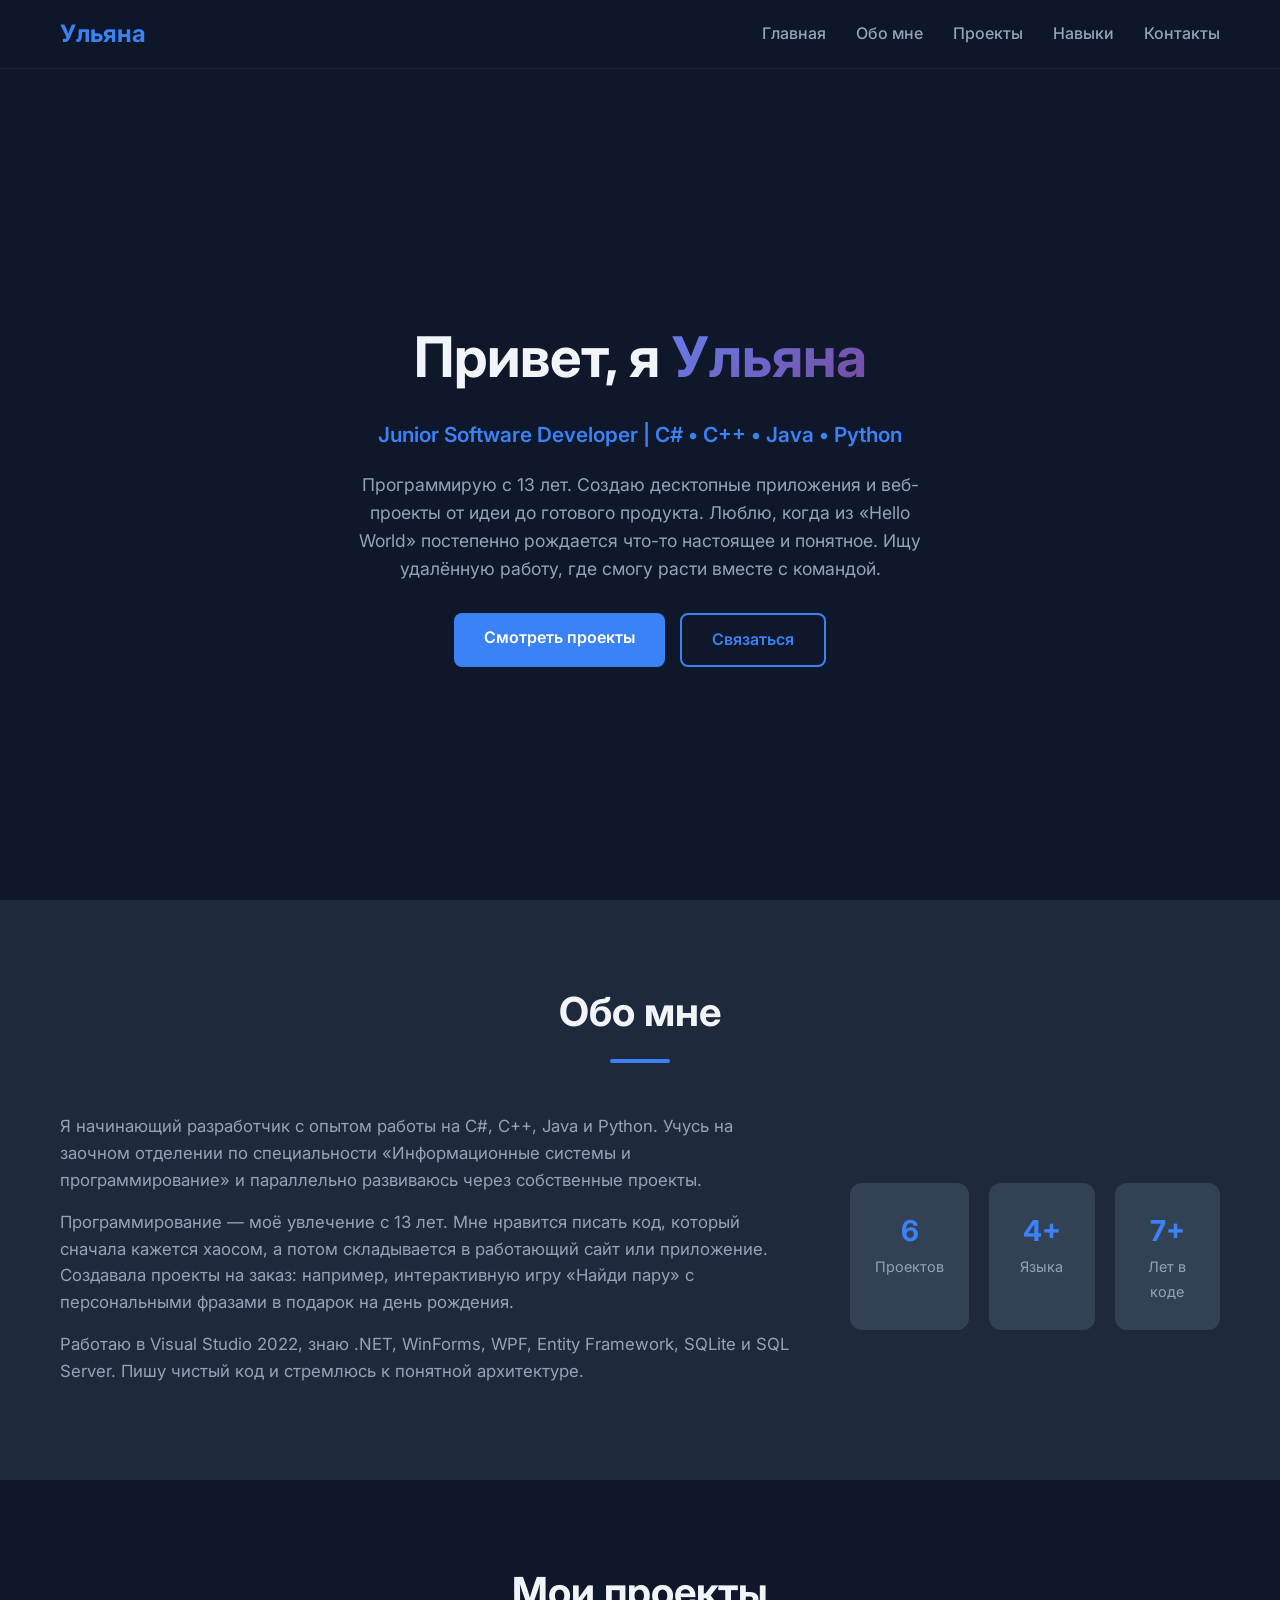
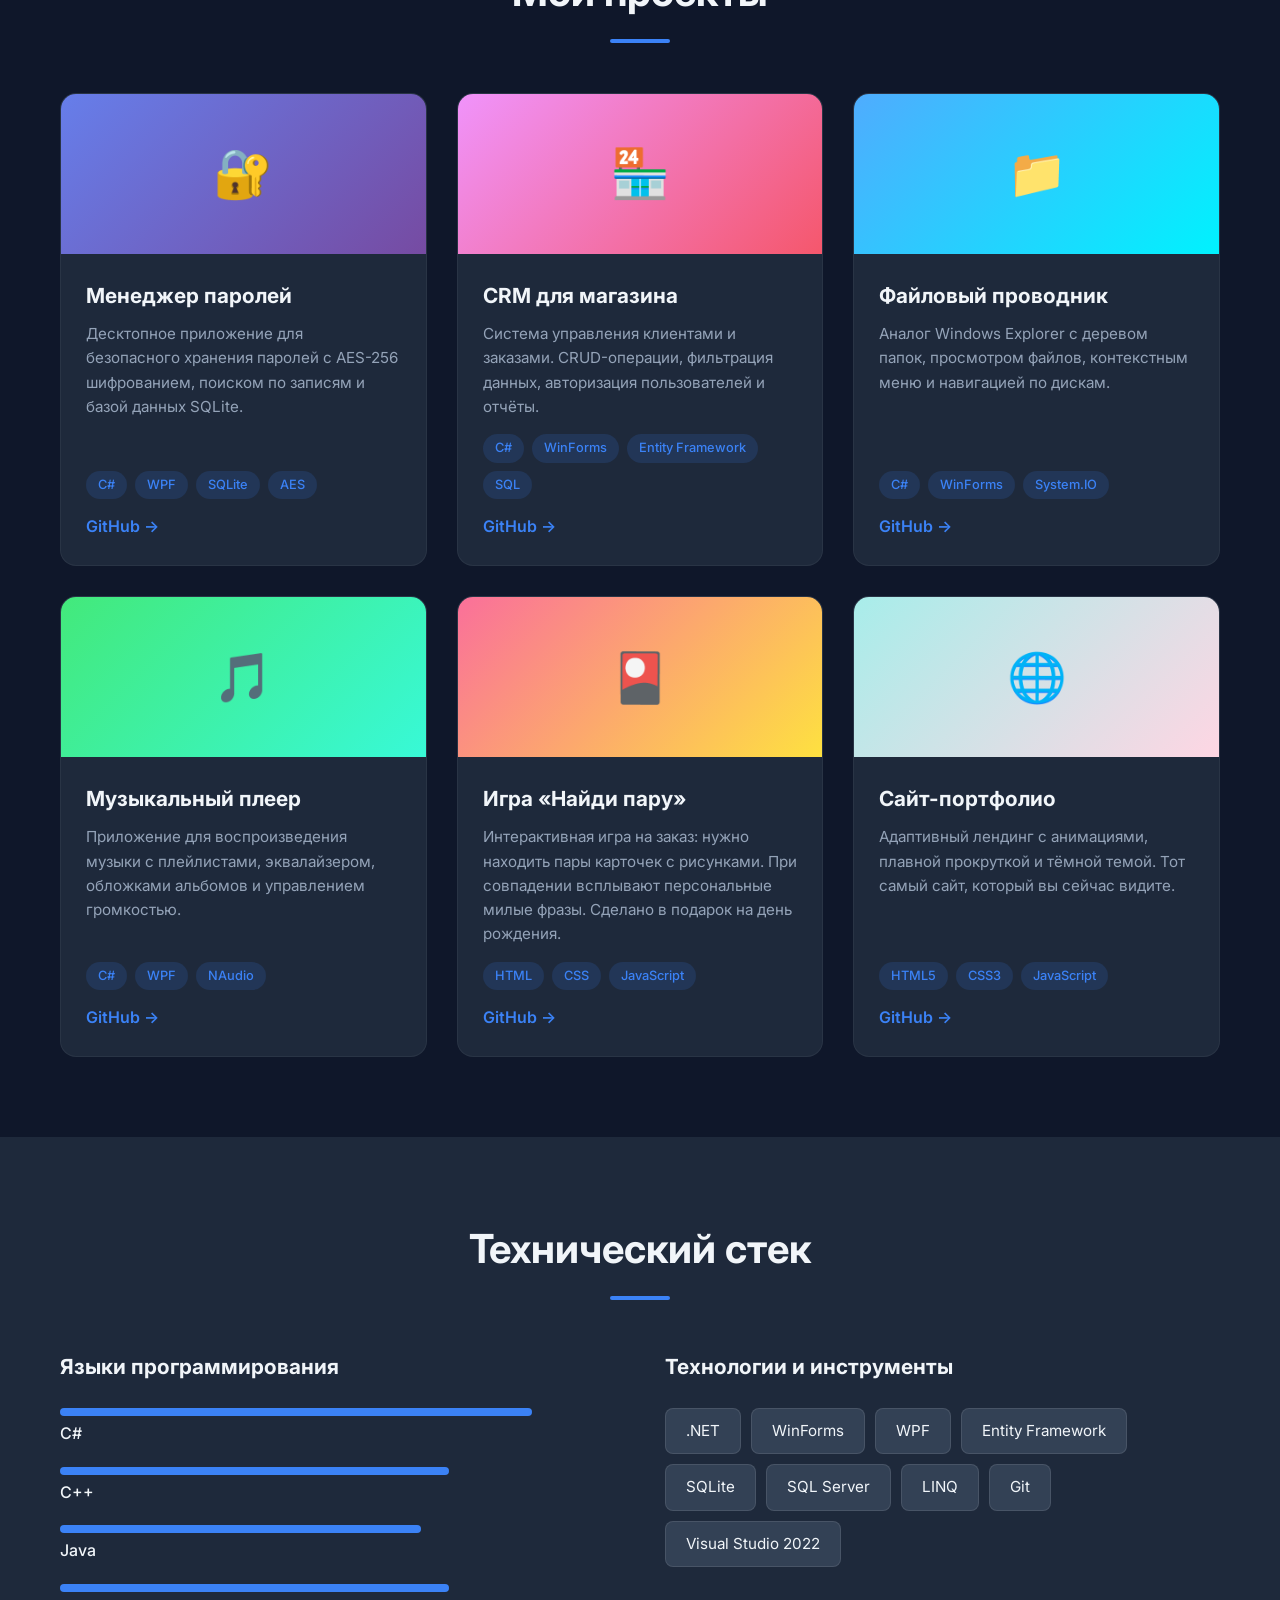
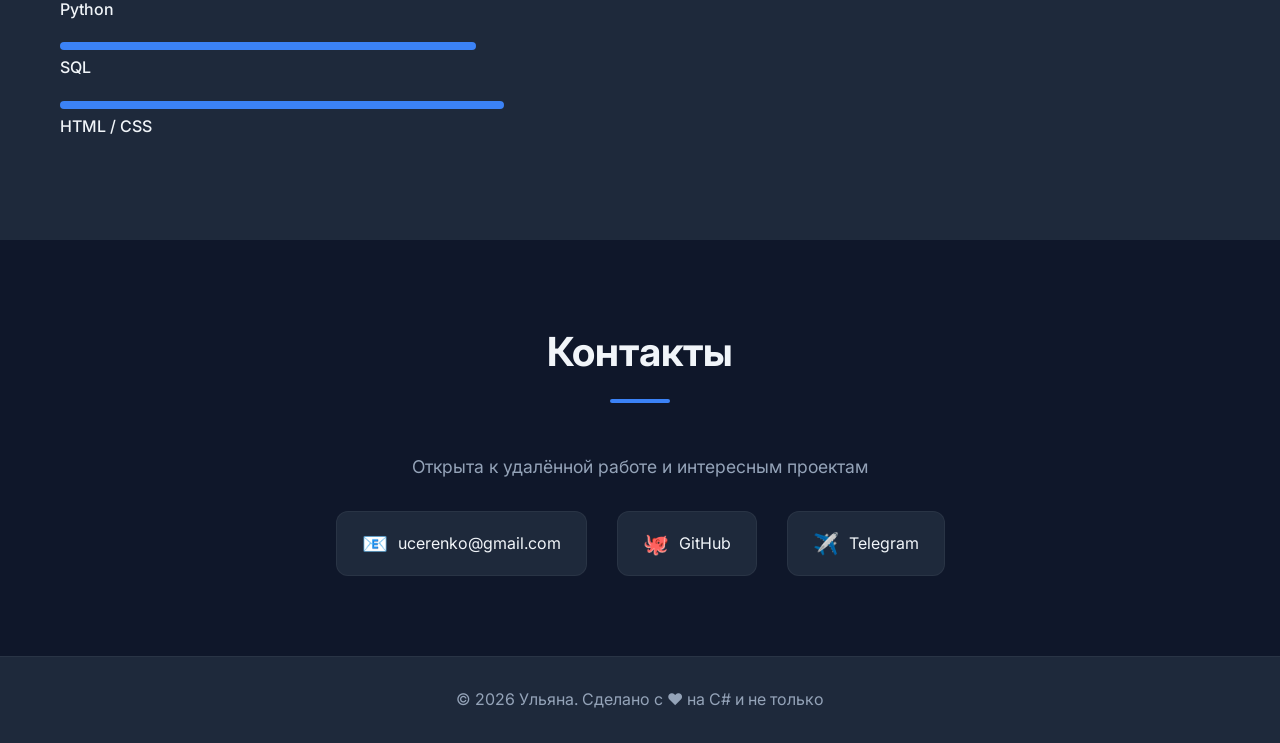
==== index.html @ 9765fe58 "Add files via upload" ====
﻿<!DOCTYPE html>
<html lang="ru">
<head>
    <meta charset="UTF-8">
    <meta name="viewport" content="width=device-width, initial-scale=1.0">
    <title>Портфолио | Ульяна — Junior Software Developer</title>
    <link rel="stylesheet" href="style.css">
    <link href="https://fonts.googleapis.com/css2?family=Inter:wght@300;400;500;600;700&display=swap" rel="stylesheet">
</head>
<body>

    <!-- Навигация -->
    <nav class="navbar">
        <div class="container">
            <a href="#" class="logo">Ульяна</a>
            <ul class="nav-links">
                <li><a href="#home">Главная</a></li>
                <li><a href="#about">Обо мне</a></li>
                <li><a href="#projects">Проекты</a></li>
                <li><a href="#skills">Навыки</a></li>
                <li><a href="#contact">Контакты</a></li>
            </ul>
            <div class="hamburger">
                <span></span>
                <span></span>
                <span></span>
            </div>
        </div>
    </nav>

    <!-- Главный экран -->
    <header id="home" class="hero">
        <div class="container">
            <h1>Привет, я <span class="highlight">Ульяна</span></h1>
            <p class="subtitle">Junior Software Developer | C# • C++ • Java • Python</p>
            <p class="description">
                Программирую с 13 лет. Создаю десктопные приложения и веб-проекты от идеи до готового продукта.
                Люблю, когда из «Hello World» постепенно рождается что-то настоящее и понятное.
                Ищу удалённую работу, где смогу расти вместе с командой.
            </p>
            <div class="hero-buttons">
                <a href="#projects" class="btn btn-primary">Смотреть проекты</a>
                <a href="#contact" class="btn btn-secondary">Связаться</a>
            </div>
        </div>
    </header>

    <!-- Обо мне -->
    <section id="about" class="about">
        <div class="container">
            <h2 class="section-title">Обо мне</h2>
            <div class="about-content">
                <div class="about-text">
                    <p>
                        Я начинающий разработчик с опытом работы на C#, C++, Java и Python. 
                        Учусь на заочном отделении по специальности «Информационные системы и программирование» 
                        и параллельно развиваюсь через собственные проекты.
                    </p>
                    <p>
                        Программирование — моё увлечение с 13 лет. Мне нравится писать код, который сначала 
                        кажется хаосом, а потом складывается в работающий сайт или приложение. 
                        Создавала проекты на заказ: например, интерактивную игру «Найди пару» с персональными 
                        фразами в подарок на день рождения.
                    </p>
                    <p>
                        Работаю в Visual Studio 2022, знаю .NET, WinForms, WPF, Entity Framework, 
                        SQLite и SQL Server. Пишу чистый код и стремлюсь к понятной архитектуре.
                    </p>
                </div>
                <div class="about-stats">
                    <div class="stat">
                        <span class="stat-number">6</span>
                        <span class="stat-label">Проектов</span>
                    </div>
                    <div class="stat">
                        <span class="stat-number">4+</span>
                        <span class="stat-label">Языка</span>
                    </div>
                    <div class="stat">
                        <span class="stat-number">7+</span>
                        <span class="stat-label">Лет в коде</span>
                    </div>
                </div>
            </div>
        </div>
    </section>

    <!-- Проекты -->
    <section id="projects" class="projects">
        <div class="container">
            <h2 class="section-title">Мои проекты</h2>
            <div class="projects-grid">

                <!-- Проект 1: Менеджер паролей -->
                <div class="project-card">
                    <div class="project-image" style="background: linear-gradient(135deg, #667eea 0%, #764ba2 100%);">
                        <span class="project-icon">🔐</span>
                    </div>
                    <div class="project-info">
                        <h3>Менеджер паролей</h3>
                        <p>Десктопное приложение для безопасного хранения паролей с AES-256 шифрованием, поиском по записям и базой данных SQLite.</p>
                        <div class="project-tags">
                            <span class="tag">C#</span>
                            <span class="tag">WPF</span>
                            <span class="tag">SQLite</span>
                            <span class="tag">AES</span>
                        </div>
                        <a href="https://github.com/Cherenko2007" target="_blank" class="project-link">GitHub →</a>
                    </div>
                </div>

                <!-- Проект 2: CRM -->
                <div class="project-card">
                    <div class="project-image" style="background: linear-gradient(135deg, #f093fb 0%, #f5576c 100%);">
                        <span class="project-icon">🏪</span>
                    </div>
                    <div class="project-info">
                        <h3>CRM для магазина</h3>
                        <p>Система управления клиентами и заказами. CRUD-операции, фильтрация данных, авторизация пользователей и отчёты.</p>
                        <div class="project-tags">
                            <span class="tag">C#</span>
                            <span class="tag">WinForms</span>
                            <span class="tag">Entity Framework</span>
                            <span class="tag">SQL</span>
                        </div>
                        <a href="https://github.com/Cherenko2007" target="_blank" class="project-link">GitHub →</a>
                    </div>
                </div>

                <!-- Проект 3: Файловый проводник -->
                <div class="project-card">
                    <div class="project-image" style="background: linear-gradient(135deg, #4facfe 0%, #00f2fe 100%);">
                        <span class="project-icon">📁</span>
                    </div>
                    <div class="project-info">
                        <h3>Файловый проводник</h3>
                        <p>Аналог Windows Explorer с деревом папок, просмотром файлов, контекстным меню и навигацией по дискам.</p>
                        <div class="project-tags">
                            <span class="tag">C#</span>
                            <span class="tag">WinForms</span>
                            <span class="tag">System.IO</span>
                        </div>
                        <a href="https://github.com/Cherenko2007" target="_blank" class="project-link">GitHub →</a>
                    </div>
                </div>

                <!-- Проект 4: Музыкальный плеер -->
                <div class="project-card">
                    <div class="project-image" style="background: linear-gradient(135deg, #43e97b 0%, #38f9d7 100%);">
                        <span class="project-icon">🎵</span>
                    </div>
                    <div class="project-info">
                        <h3>Музыкальный плеер</h3>
                        <p>Приложение для воспроизведения музыки с плейлистами, эквалайзером, обложками альбомов и управлением громкостью.</p>
                        <div class="project-tags">
                            <span class="tag">C#</span>
                            <span class="tag">WPF</span>
                            <span class="tag">NAudio</span>
                        </div>
                        <a href="https://github.com/Cherenko2007" target="_blank" class="project-link">GitHub →</a>
                    </div>
                </div>

                <!-- Проект 5: Игра "Найди пару" -->
                <div class="project-card">
                    <div class="project-image" style="background: linear-gradient(135deg, #fa709a 0%, #fee140 100%);">
                        <span class="project-icon">🎴</span>
                    </div>
                    <div class="project-info">
                        <h3>Игра «Найди пару»</h3>
                        <p>Интерактивная игра на заказ: нужно находить пары карточек с рисунками. При совпадении всплывают персональные милые фразы. Сделано в подарок на день рождения.</p>
                        <div class="project-tags">
                            <span class="tag">HTML</span>
                            <span class="tag">CSS</span>
                            <span class="tag">JavaScript</span>
                        </div>
                        <a href="https://github.com/Cherenko2007" target="_blank" class="project-link">GitHub →</a>
                    </div>
                </div>

                <!-- Проект 6: Сайт-портфолио -->
                <div class="project-card">
                    <div class="project-image" style="background: linear-gradient(135deg, #a8edea 0%, #fed6e3 100%);">
                        <span class="project-icon">🌐</span>
                    </div>
                    <div class="project-info">
                        <h3>Сайт-портфолио</h3>
                        <p>Адаптивный лендинг с анимациями, плавной прокруткой и тёмной темой. Тот самый сайт, который вы сейчас видите.</p>
                        <div class="project-tags">
                            <span class="tag">HTML5</span>
                            <span class="tag">CSS3</span>
                            <span class="tag">JavaScript</span>
                        </div>
                        <a href="https://github.com/Cherenko2007" target="_blank" class="project-link">GitHub →</a>
                    </div>
                </div>

            </div>
        </div>
    </section>

    <!-- Навыки -->
    <section id="skills" class="skills">
        <div class="container">
            <h2 class="section-title">Технический стек</h2>
            <div class="skills-grid">
                <div class="skill-category">
                    <h3>Языки программирования</h3>
                    <div class="skill-items">
                        <div class="skill-item"><div class="skill-bar" style="width: 85%"></div><span>C#</span></div>
                        <div class="skill-item"><div class="skill-bar" style="width: 70%"></div><span>C++</span></div>
                        <div class="skill-item"><div class="skill-bar" style="width: 65%"></div><span>Java</span></div>
                        <div class="skill-item"><div class="skill-bar" style="width: 70%"></div><span>Python</span></div>
                        <div class="skill-item"><div class="skill-bar" style="width: 75%"></div><span>SQL</span></div>
                        <div class="skill-item"><div class="skill-bar" style="width: 80%"></div><span>HTML / CSS</span></div>
                    </div>
                </div>
                <div class="skill-category">
                    <h3>Технологии и инструменты</h3>
                    <div class="skill-tags">
                        <span class="skill-tag">.NET</span>
                        <span class="skill-tag">WinForms</span>
                        <span class="skill-tag">WPF</span>
                        <span class="skill-tag">Entity Framework</span>
                        <span class="skill-tag">SQLite</span>
                        <span class="skill-tag">SQL Server</span>
                        <span class="skill-tag">LINQ</span>
                        <span class="skill-tag">Git</span>
                        <span class="skill-tag">Visual Studio 2022</span>
                    </div>
                </div>
            </div>
        </div>
    </section>

    <!-- Контакты -->
    <section id="contact" class="contact">
        <div class="container">
            <h2 class="section-title">Контакты</h2>
            <p class="contact-text">Открыта к удалённой работе и интересным проектам</p>
            <div class="contact-links">
                <a href="mailto:ucerenko@gmail.com" class="contact-item">
                    <span class="contact-icon">📧</span>
                    <span>ucerenko@gmail.com</span>
                </a>
                <a href="https://github.com/Cherenko2007" target="_blank" class="contact-item">
                    <span class="contact-icon">🐙</span>
                    <span>GitHub</span>
                </a>
                <a href="https://t.me/cherenk0" target="_blank" class="contact-item">
                    <span class="contact-icon">✈️</span>
                    <span>Telegram</span>
                </a>
            </div>
        </div>
    </section>

    <!-- Подвал -->
    <footer>
        <div class="container">
            <p>© 2026 Ульяна. Сделано с ❤️ на C# и не только</p>
        </div>
    </footer>

    <script src="script.js"></script>
</body>
</html>
---- style.css ----
* {
    margin: 0;
    padding: 0;
    box-sizing: border-box;
}

:root {
    --bg-primary: #0f172a;
    --bg-secondary: #1e293b;
    --bg-card: #334155;
    --text-primary: #f1f5f9;
    --text-secondary: #94a3b8;
    --accent: #3b82f6;
    --accent-hover: #2563eb;
    --gradient-1: linear-gradient(135deg, #667eea 0%, #764ba2 100%);
}

body {
    font-family: 'Inter', -apple-system, BlinkMacSystemFont, sans-serif;
    background-color: var(--bg-primary);
    color: var(--text-primary);
    line-height: 1.6;
    overflow-x: hidden;
}

.container {
    max-width: 1200px;
    margin: 0 auto;
    padding: 0 20px;
}

/* ��������� */
.navbar {
    position: fixed;
    top: 0;
    width: 100%;
    background: rgba(15, 23, 42, 0.95);
    backdrop-filter: blur(10px);
    z-index: 1000;
    padding: 15px 0;
    border-bottom: 1px solid rgba(255,255,255,0.05);
}

.navbar .container {
    display: flex;
    justify-content: space-between;
    align-items: center;
}

.logo {
    font-size: 1.5rem;
    font-weight: 700;
    color: var(--accent);
    text-decoration: none;
}

.nav-links {
    display: flex;
    list-style: none;
    gap: 30px;
}

.nav-links a {
    color: var(--text-secondary);
    text-decoration: none;
    font-weight: 500;
    transition: color 0.3s;
}

.nav-links a:hover {
    color: var(--accent);
}

.hamburger {
    display: none;
    flex-direction: column;
    cursor: pointer;
    gap: 5px;
}

.hamburger span {
    width: 25px;
    height: 3px;
    background: var(--text-primary);
    border-radius: 3px;
    transition: 0.3s;
}

/* Hero */
.hero {
    min-height: 100vh;
    display: flex;
    align-items: center;
    justify-content: center;
    text-align: center;
    padding-top: 80px;
}

.hero h1 {
    font-size: 3.5rem;
    font-weight: 700;
    margin-bottom: 15px;
}

.highlight {
    background: var(--gradient-1);
    -webkit-background-clip: text;
    -webkit-text-fill-color: transparent;
    background-clip: text;
}

.subtitle {
    font-size: 1.3rem;
    color: var(--accent);
    margin-bottom: 20px;
    font-weight: 600;
}

.description {
    font-size: 1.1rem;
    color: var(--text-secondary);
    max-width: 600px;
    margin: 0 auto 30px;
}

.hero-buttons {
    display: flex;
    gap: 15px;
    justify-content: center;
    flex-wrap: wrap;
}

.btn {
    padding: 12px 30px;
    border-radius: 8px;
    text-decoration: none;
    font-weight: 600;
    transition: all 0.3s;
    display: inline-block;
}

.btn-primary {
    background: var(--accent);
    color: white;
}

.btn-primary:hover {
    background: var(--accent-hover);
    transform: translateY(-2px);
    box-shadow: 0 10px 20px rgba(59, 130, 246, 0.3);
}

.btn-secondary {
    border: 2px solid var(--accent);
    color: var(--accent);
}

.btn-secondary:hover {
    background: var(--accent);
    color: white;
}

/* ������ */
section {
    padding: 80px 0;
}

.section-title {
    font-size: 2.5rem;
    text-align: center;
    margin-bottom: 50px;
    position: relative;
}

.section-title::after {
    content: '';
    display: block;
    width: 60px;
    height: 4px;
    background: var(--accent);
    margin: 15px auto 0;
    border-radius: 2px;
}

/* ��� ��� */
.about {
    background: var(--bg-secondary);
}

.about-content {
    display: grid;
    grid-template-columns: 2fr 1fr;
    gap: 50px;
    align-items: center;
}

.about-text p {
    color: var(--text-secondary);
    margin-bottom: 15px;
    font-size: 1.05rem;
}

.about-stats {
    display: grid;
    grid-template-columns: repeat(3, 1fr);
    gap: 20px;
}

.stat {
    background: var(--bg-card);
    padding: 25px;
    border-radius: 12px;
    text-align: center;
}

.stat-number {
    display: block;
    font-size: 1.8rem;
    font-weight: 700;
    color: var(--accent);
}

.stat-label {
    color: var(--text-secondary);
    font-size: 0.9rem;
}

/* ������� */
.projects-grid {
    display: grid;
    grid-template-columns: repeat(auto-fit, minmax(300px, 1fr));
    gap: 30px;
}

.project-card {
    background: var(--bg-secondary);
    border-radius: 16px;
    overflow: hidden;
    transition: transform 0.3s, box-shadow 0.3s;
    border: 1px solid rgba(255,255,255,0.05);
    display: flex;
    flex-direction: column;
}

.project-card:hover {
    transform: translateY(-5px);
    box-shadow: 0 20px 40px rgba(0,0,0,0.3);
}

.project-image {
    height: 160px;
    display: flex;
    align-items: center;
    justify-content: center;
}

.project-icon {
    font-size: 3rem;
}

.project-info {
    padding: 25px;
    flex-grow: 1;
    display: flex;
    flex-direction: column;
}

.project-info h3 {
    font-size: 1.3rem;
    margin-bottom: 10px;
}

.project-info p {
    color: var(--text-secondary);
    font-size: 0.95rem;
    margin-bottom: 15px;
    flex-grow: 1;
}

.project-tags {
    display: flex;
    flex-wrap: wrap;
    gap: 8px;
    margin-bottom: 15px;
}

.tag {
    background: rgba(59, 130, 246, 0.15);
    color: var(--accent);
    padding: 4px 12px;
    border-radius: 20px;
    font-size: 0.8rem;
    font-weight: 500;
}

.project-link {
    color: var(--accent);
    text-decoration: none;
    font-weight: 600;
    transition: color 0.3s;
}

.project-link:hover {
    color: var(--accent-hover);
}

/* ������ */
.skills {
    background: var(--bg-secondary);
}

.skills-grid {
    display: grid;
    grid-template-columns: 1fr 1fr;
    gap: 50px;
}

.skill-category h3 {
    margin-bottom: 25px;
    font-size: 1.3rem;
}

.skill-item {
    margin-bottom: 20px;
}

.skill-item span {
    display: block;
    margin-bottom: 8px;
    font-weight: 500;
}

.skill-bar {
    height: 8px;
    background: var(--accent);
    border-radius: 4px;
    margin-bottom: 5px;
}

.skill-tags {
    display: flex;
    flex-wrap: wrap;
    gap: 10px;
}

.skill-tag {
    background: var(--bg-card);
    padding: 10px 20px;
    border-radius: 8px;
    font-size: 0.95rem;
    border: 1px solid rgba(255,255,255,0.1);
    transition: all 0.3s;
}

.skill-tag:hover {
    background: var(--accent);
    color: white;
    transform: translateY(-2px);
}

/* �������� */
.contact {
    text-align: center;
}

.contact-text {
    color: var(--text-secondary);
    font-size: 1.1rem;
    margin-bottom: 30px;
}

.contact-links {
    display: flex;
    justify-content: center;
    gap: 30px;
    flex-wrap: wrap;
}

.contact-item {
    display: flex;
    align-items: center;
    gap: 10px;
    color: var(--text-primary);
    text-decoration: none;
    background: var(--bg-secondary);
    padding: 15px 25px;
    border-radius: 12px;
    transition: all 0.3s;
    border: 1px solid rgba(255,255,255,0.05);
}

.contact-item:hover {
    transform: translateY(-3px);
    border-color: var(--accent);
    box-shadow: 0 10px 30px rgba(0,0,0,0.2);
}

.contact-icon {
    font-size: 1.3rem;
}

/* ������ */
footer {
    background: var(--bg-secondary);
    padding: 30px 0;
    text-align: center;
    color: var(--text-secondary);
    border-top: 1px solid rgba(255,255,255,0.05);
}

/* ������������ */
@media (max-width: 768px) {
    .nav-links {
        display: none;
    }
    
    .hamburger {
        display: flex;
    }
    
    .hero h1 {
        font-size: 2.2rem;
    }
    
    .about-content {
        grid-template-columns: 1fr;
    }
    
    .about-stats {
        grid-template-columns: 1fr;
    }
    
    .skills-grid {
        grid-template-columns: 1fr;
    }
    
    .contact-links {
        flex-direction: column;
        align-items: center;
    }
    
    .projects-grid {
        grid-template-columns: 1fr;
    }
}
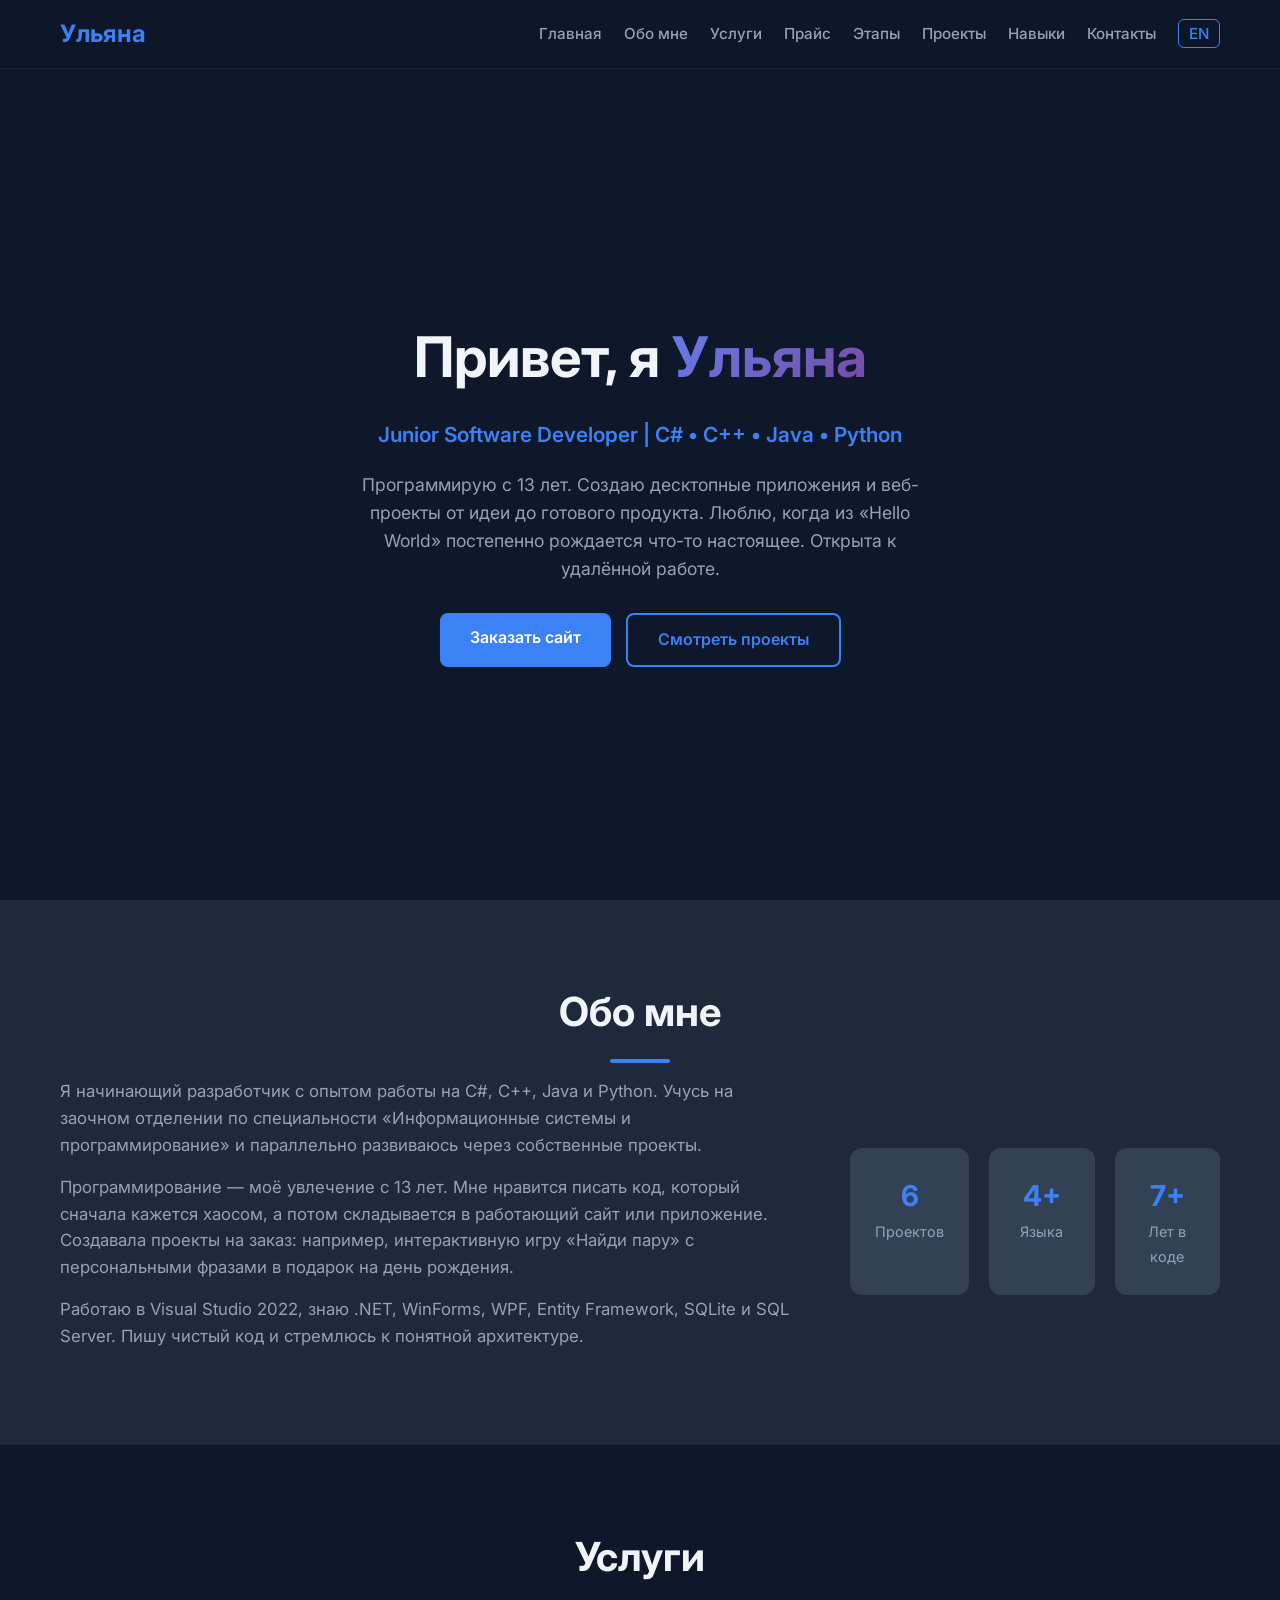
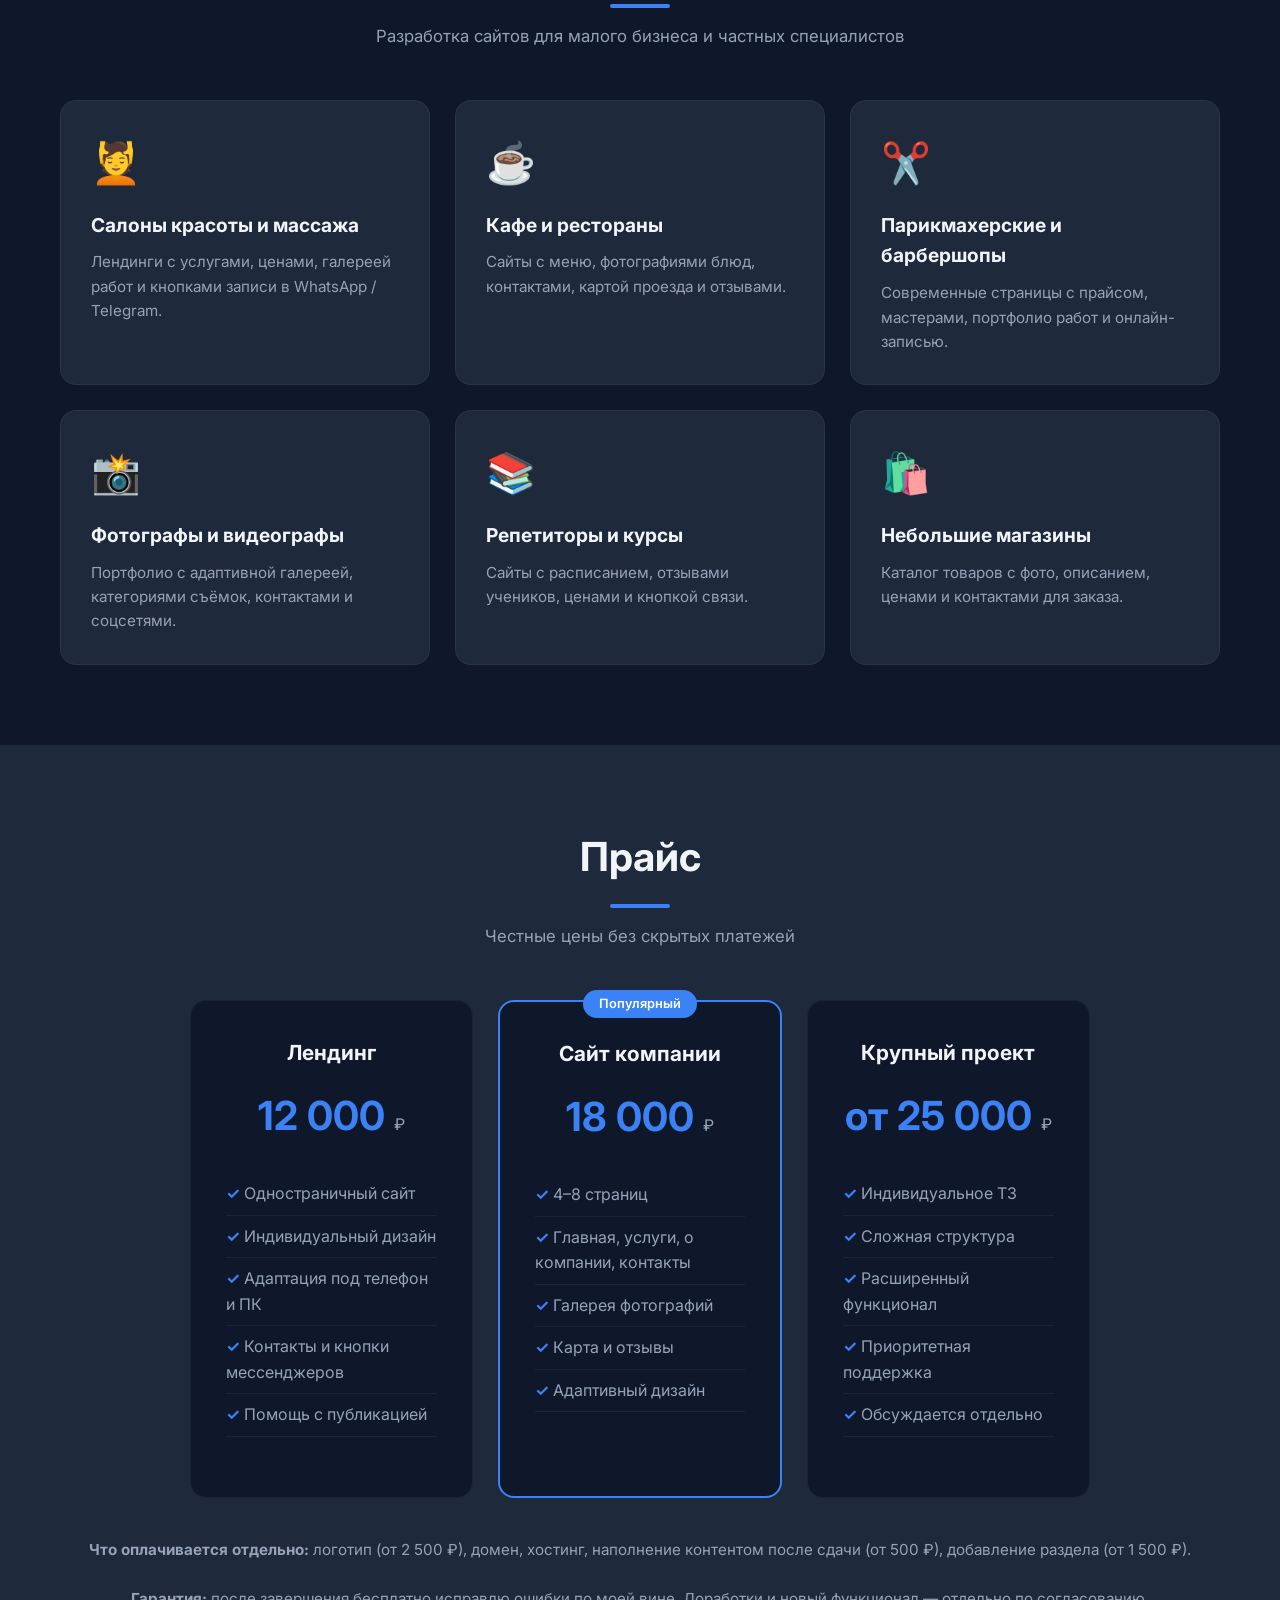
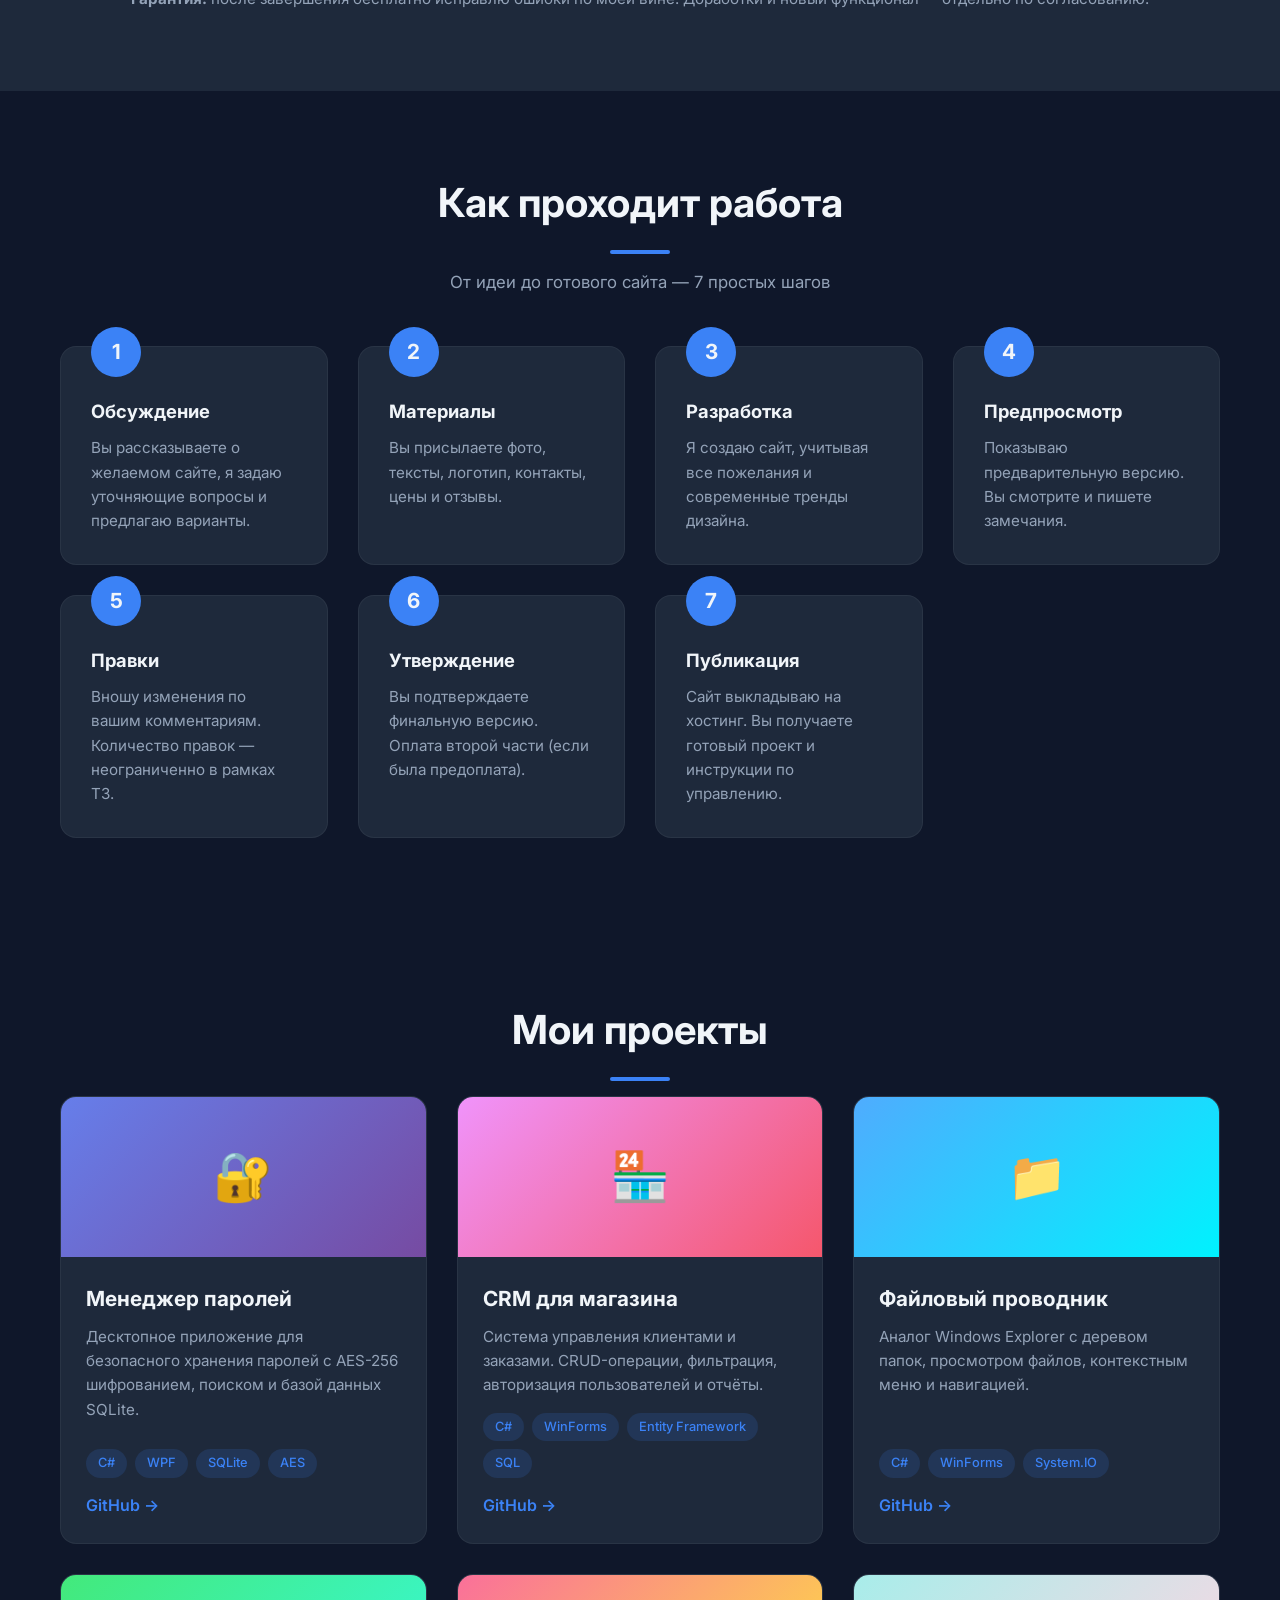
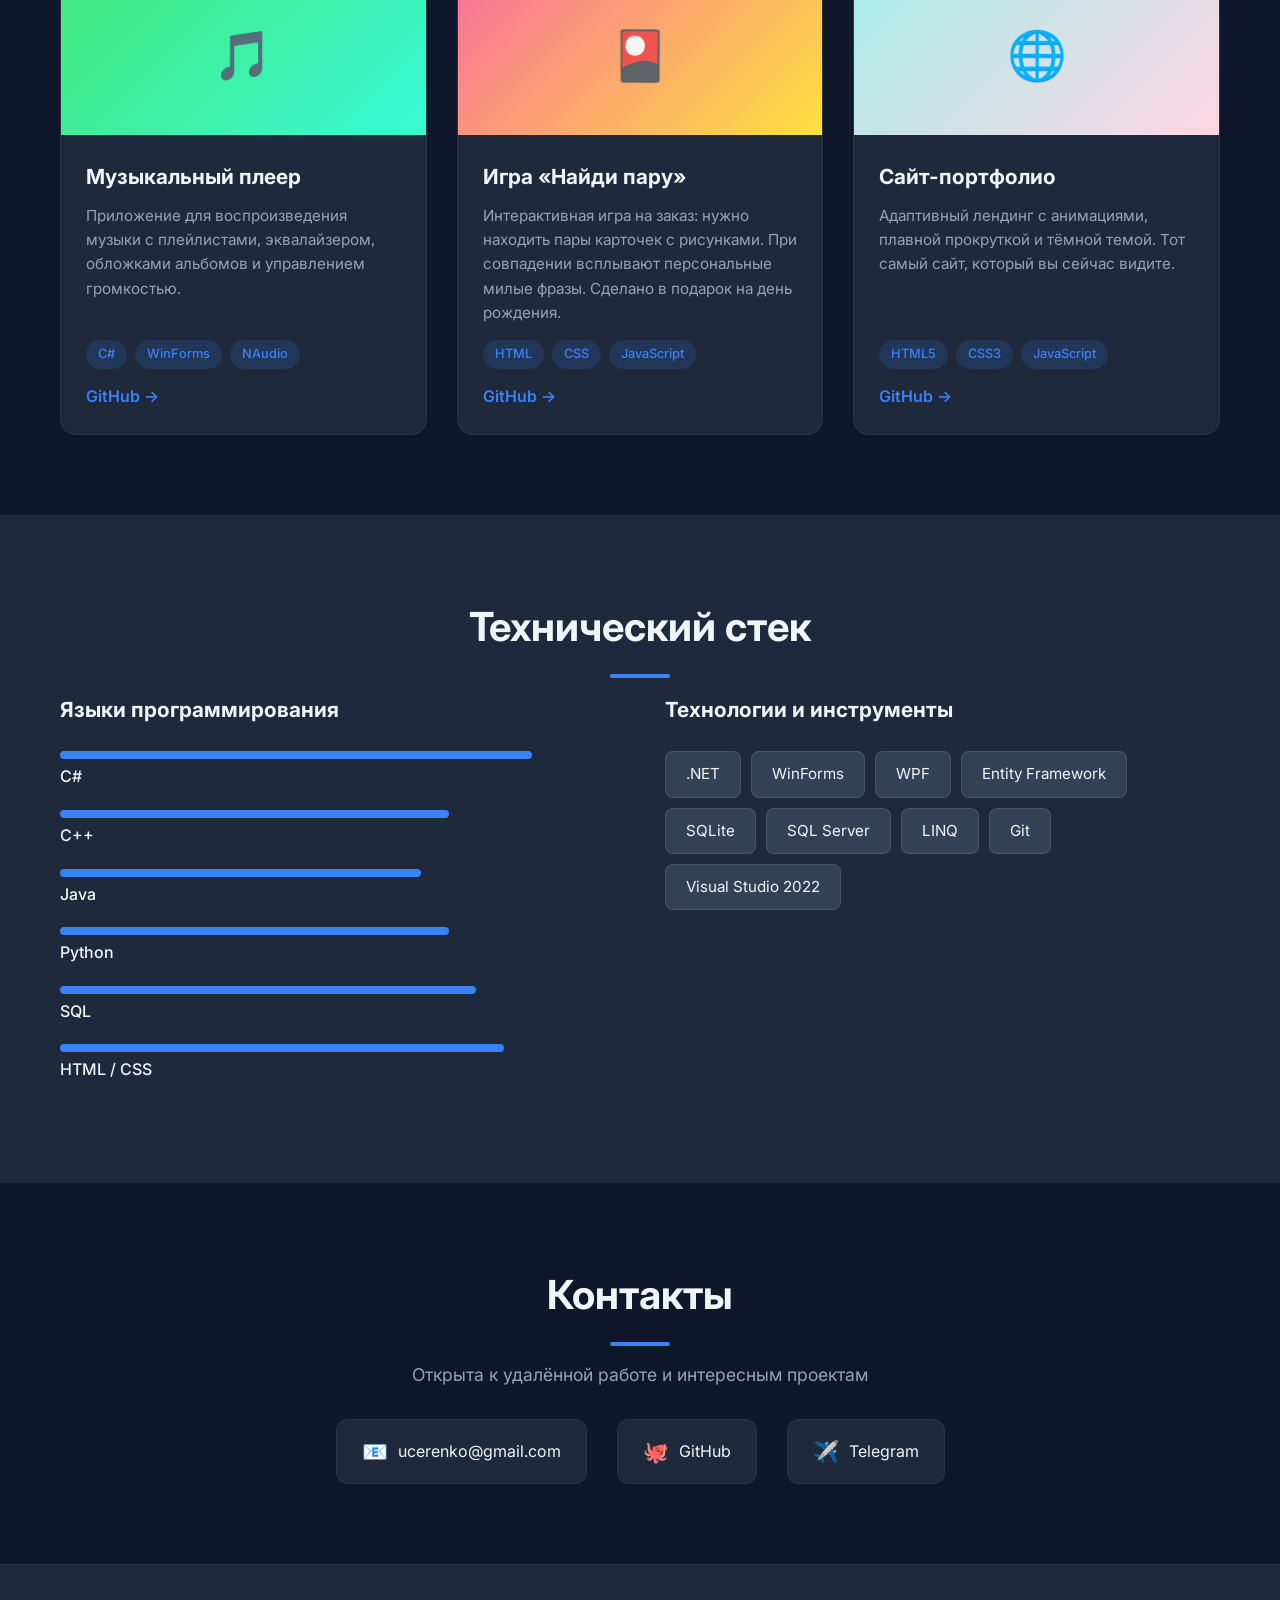
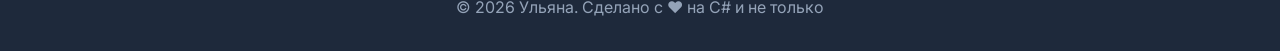
==== commit 63579f6c: "Update index.html" ====
--- a/index.html
+++ b/index.html
@@ -1,4 +1,4 @@
-﻿<!DOCTYPE html>
+<!DOCTYPE html>
 <html lang="ru">
 <head>
     <meta charset="UTF-8">
@@ -16,9 +16,13 @@
             <ul class="nav-links">
                 <li><a href="#home">Главная</a></li>
                 <li><a href="#about">Обо мне</a></li>
+                <li><a href="#services">Услуги</a></li>
+                <li><a href="#pricing">Прайс</a></li>
+                <li><a href="#steps">Этапы</a></li>
                 <li><a href="#projects">Проекты</a></li>
                 <li><a href="#skills">Навыки</a></li>
                 <li><a href="#contact">Контакты</a></li>
+                <li class="lang-switch"><a href="en.html">EN</a></li>
             </ul>
             <div class="hamburger">
                 <span></span>
@@ -35,12 +39,12 @@
             <p class="subtitle">Junior Software Developer | C# • C++ • Java • Python</p>
             <p class="description">
                 Программирую с 13 лет. Создаю десктопные приложения и веб-проекты от идеи до готового продукта.
-                Люблю, когда из «Hello World» постепенно рождается что-то настоящее и понятное.
-                Ищу удалённую работу, где смогу расти вместе с командой.
+                Люблю, когда из «Hello World» постепенно рождается что-то настоящее.
+                Открыта к удалённой работе.
             </p>
             <div class="hero-buttons">
-                <a href="#projects" class="btn btn-primary">Смотреть проекты</a>
-                <a href="#contact" class="btn btn-secondary">Связаться</a>
+                <a href="#services" class="btn btn-primary">Заказать сайт</a>
+                <a href="#projects" class="btn btn-secondary">Смотреть проекты</a>
             </div>
         </div>
     </header>
@@ -85,20 +89,155 @@
         </div>
     </section>
 
+    <!-- Услуги -->
+    <section id="services" class="services">
+        <div class="container">
+            <h2 class="section-title">Услуги</h2>
+            <p class="section-subtitle">Разработка сайтов для малого бизнеса и частных специалистов</p>
+            <div class="services-grid">
+                <div class="service-card">
+                    <div class="service-icon">💆</div>
+                    <h3>Салоны красоты и массажа</h3>
+                    <p>Лендинги с услугами, ценами, галереей работ и кнопками записи в WhatsApp / Telegram.</p>
+                </div>
+                <div class="service-card">
+                    <div class="service-icon">☕</div>
+                    <h3>Кафе и рестораны</h3>
+                    <p>Сайты с меню, фотографиями блюд, контактами, картой проезда и отзывами.</p>
+                </div>
+                <div class="service-card">
+                    <div class="service-icon">✂️</div>
+                    <h3>Парикмахерские и барбершопы</h3>
+                    <p>Современные страницы с прайсом, мастерами, портфолио работ и онлайн-записью.</p>
+                </div>
+                <div class="service-card">
+                    <div class="service-icon">📸</div>
+                    <h3>Фотографы и видеографы</h3>
+                    <p>Портфолио с адаптивной галереей, категориями съёмок, контактами и соцсетями.</p>
+                </div>
+                <div class="service-card">
+                    <div class="service-icon">📚</div>
+                    <h3>Репетиторы и курсы</h3>
+                    <p>Сайты с расписанием, отзывами учеников, ценами и кнопкой связи.</p>
+                </div>
+                <div class="service-card">
+                    <div class="service-icon">🛍️</div>
+                    <h3>Небольшие магазины</h3>
+                    <p>Каталог товаров с фото, описанием, ценами и контактами для заказа.</p>
+                </div>
+            </div>
+        </div>
+    </section>
+
+    <!-- Прайс -->
+    <section id="pricing" class="pricing">
+        <div class="container">
+            <h2 class="section-title">Прайс</h2>
+            <p class="section-subtitle">Честные цены без скрытых платежей</p>
+            <div class="pricing-grid">
+                <div class="pricing-card">
+                    <h3>Лендинг</h3>
+                    <div class="price">12 000 <span>₽</span></div>
+                    <ul>
+                        <li>Одностраничный сайт</li>
+                        <li>Индивидуальный дизайн</li>
+                        <li>Адаптация под телефон и ПК</li>
+                        <li>Контакты и кнопки мессенджеров</li>
+                        <li>Помощь с публикацией</li>
+                    </ul>
+                </div>
+                <div class="pricing-card featured">
+                    <h3>Сайт компании</h3>
+                    <div class="price">18 000 <span>₽</span></div>
+                    <ul>
+                        <li>4–8 страниц</li>
+                        <li>Главная, услуги, о компании, контакты</li>
+                        <li>Галерея фотографий</li>
+                        <li>Карта и отзывы</li>
+                        <li>Адаптивный дизайн</li>
+                    </ul>
+                </div>
+                <div class="pricing-card">
+                    <h3>Крупный проект</h3>
+                    <div class="price">от 25 000 <span>₽</span></div>
+                    <ul>
+                        <li>Индивидуальное ТЗ</li>
+                        <li>Сложная структура</li>
+                        <li>Расширенный функционал</li>
+                        <li>Приоритетная поддержка</li>
+                        <li>Обсуждается отдельно</li>
+                    </ul>
+                </div>
+            </div>
+            <p class="pricing-note">
+                <strong>Что оплачивается отдельно:</strong> логотип (от 2 500 ₽), домен, хостинг, 
+                наполнение контентом после сдачи (от 500 ₽), добавление раздела (от 1 500 ₽).
+                <br><br>
+                <strong>Гарантия:</strong> после завершения бесплатно исправлю ошибки по моей вине. 
+                Доработки и новый функционал — отдельно по согласованию.
+            </p>
+        </div>
+    </section>
+
+    <!-- Этапы работы -->
+    <section id="steps" class="steps">
+        <div class="container">
+            <h2 class="section-title">Как проходит работа</h2>
+            <p class="section-subtitle">От идеи до готового сайта — 7 простых шагов</p>
+            <div class="steps-grid">
+                <div class="step-card">
+                    <div class="step-number">1</div>
+                    <h3>Обсуждение</h3>
+                    <p>Вы рассказываете о желаемом сайте, я задаю уточняющие вопросы и предлагаю варианты.</p>
+                </div>
+                <div class="step-card">
+                    <div class="step-number">2</div>
+                    <h3>Материалы</h3>
+                    <p>Вы присылаете фото, тексты, логотип, контакты, цены и отзывы.</p>
+                </div>
+                <div class="step-card">
+                    <div class="step-number">3</div>
+                    <h3>Разработка</h3>
+                    <p>Я создаю сайт, учитывая все пожелания и современные тренды дизайна.</p>
+                </div>
+                <div class="step-card">
+                    <div class="step-number">4</div>
+                    <h3>Предпросмотр</h3>
+                    <p>Показываю предварительную версию. Вы смотрите и пишете замечания.</p>
+                </div>
+                <div class="step-card">
+                    <div class="step-number">5</div>
+                    <h3>Правки</h3>
+                    <p>Вношу изменения по вашим комментариям. Количество правок — неограниченно в рамках ТЗ.</p>
+                </div>
+                <div class="step-card">
+                    <div class="step-number">6</div>
+                    <h3>Утверждение</h3>
+                    <p>Вы подтверждаете финальную версию. Оплата второй части (если была предоплата).</p>
+                </div>
+                <div class="step-card">
+                    <div class="step-number">7</div>
+                    <h3>Публикация</h3>
+                    <p>Сайт выкладываю на хостинг. Вы получаете готовый проект и инструкции по управлению.</p>
+                </div>
+            </div>
+        </div>
+    </section>
+
     <!-- Проекты -->
     <section id="projects" class="projects">
         <div class="container">
             <h2 class="section-title">Мои проекты</h2>
             <div class="projects-grid">
 
-                <!-- Проект 1: Менеджер паролей -->
+                <!-- Проект 1 -->
                 <div class="project-card">
                     <div class="project-image" style="background: linear-gradient(135deg, #667eea 0%, #764ba2 100%);">
                         <span class="project-icon">🔐</span>
                     </div>
                     <div class="project-info">
                         <h3>Менеджер паролей</h3>
-                        <p>Десктопное приложение для безопасного хранения паролей с AES-256 шифрованием, поиском по записям и базой данных SQLite.</p>
+                        <p>Десктопное приложение для безопасного хранения паролей с AES-256 шифрованием, поиском и базой данных SQLite.</p>
                         <div class="project-tags">
                             <span class="tag">C#</span>
                             <span class="tag">WPF</span>
@@ -109,14 +248,14 @@
                     </div>
                 </div>
 
-                <!-- Проект 2: CRM -->
+                <!-- Проект 2 -->
                 <div class="project-card">
                     <div class="project-image" style="background: linear-gradient(135deg, #f093fb 0%, #f5576c 100%);">
                         <span class="project-icon">🏪</span>
                     </div>
                     <div class="project-info">
                         <h3>CRM для магазина</h3>
-                        <p>Система управления клиентами и заказами. CRUD-операции, фильтрация данных, авторизация пользователей и отчёты.</p>
+                        <p>Система управления клиентами и заказами. CRUD-операции, фильтрация, авторизация пользователей и отчёты.</p>
                         <div class="project-tags">
                             <span class="tag">C#</span>
                             <span class="tag">WinForms</span>
@@ -127,24 +266,24 @@
                     </div>
                 </div>
 
-                <!-- Проект 3: Файловый проводник -->
+                <!-- Проект 3 -->
                 <div class="project-card">
                     <div class="project-image" style="background: linear-gradient(135deg, #4facfe 0%, #00f2fe 100%);">
                         <span class="project-icon">📁</span>
                     </div>
                     <div class="project-info">
                         <h3>Файловый проводник</h3>
-                        <p>Аналог Windows Explorer с деревом папок, просмотром файлов, контекстным меню и навигацией по дискам.</p>
+                        <p>Аналог Windows Explorer с деревом папок, просмотром файлов, контекстным меню и навигацией.</p>
                         <div class="project-tags">
                             <span class="tag">C#</span>
                             <span class="tag">WinForms</span>
                             <span class="tag">System.IO</span>
                         </div>
-                        <a href="https://github.com/Cherenko2007" target="_blank" class="project-link">GitHub →</a>
-                    </div>
-                </div>
-
-                <!-- Проект 4: Музыкальный плеер -->
+                        <a href="https://github.com/Cherenko2007/FileExplorer" target="_blank" class="project-link">GitHub →</a>
+                    </div>
+                </div>
+
+                <!-- Проект 4 -->
                 <div class="project-card">
                     <div class="project-image" style="background: linear-gradient(135deg, #43e97b 0%, #38f9d7 100%);">
                         <span class="project-icon">🎵</span>
@@ -154,14 +293,14 @@
                         <p>Приложение для воспроизведения музыки с плейлистами, эквалайзером, обложками альбомов и управлением громкостью.</p>
                         <div class="project-tags">
                             <span class="tag">C#</span>
-                            <span class="tag">WPF</span>
+                            <span class="tag">WinForms</span>
                             <span class="tag">NAudio</span>
                         </div>
-                        <a href="https://github.com/Cherenko2007" target="_blank" class="project-link">GitHub →</a>
-                    </div>
-                </div>
-
-                <!-- Проект 5: Игра "Найди пару" -->
+                        <a href="https://github.com/Cherenko2007/MusicPlayer" target="_blank" class="project-link">GitHub →</a>
+                    </div>
+                </div>
+
+                <!-- Проект 5 -->
                 <div class="project-card">
                     <div class="project-image" style="background: linear-gradient(135deg, #fa709a 0%, #fee140 100%);">
                         <span class="project-icon">🎴</span>
@@ -174,11 +313,11 @@
                             <span class="tag">CSS</span>
                             <span class="tag">JavaScript</span>
                         </div>
-                        <a href="https://github.com/Cherenko2007" target="_blank" class="project-link">GitHub →</a>
-                    </div>
-                </div>
-
-                <!-- Проект 6: Сайт-портфолио -->
+                        <a href="https://github.com/Cherenko2007/Love" target="_blank" class="project-link">GitHub →</a>
+                    </div>
+                </div>
+
+                <!-- Проект 6 -->
                 <div class="project-card">
                     <div class="project-image" style="background: linear-gradient(135deg, #a8edea 0%, #fed6e3 100%);">
                         <span class="project-icon">🌐</span>
@@ -191,7 +330,7 @@
                             <span class="tag">CSS3</span>
                             <span class="tag">JavaScript</span>
                         </div>
-                        <a href="https://github.com/Cherenko2007" target="_blank" class="project-link">GitHub →</a>
+                        <a href="https://github.com/Cherenko2007/portfolio" target="_blank" class="project-link">GitHub →</a>
                     </div>
                 </div>
 
@@ -264,4 +403,4 @@
 
     <script src="script.js"></script>
 </body>
-</html>+</html>
--- a/style.css
+++ b/style.css
@@ -29,7 +29,7 @@
     padding: 0 20px;
 }
 
-/* ��������� */
+/* Навигация */
 .navbar {
     position: fixed;
     top: 0;
@@ -57,7 +57,8 @@
 .nav-links {
     display: flex;
     list-style: none;
-    gap: 30px;
+    gap: 22px;
+    align-items: center;
 }
 
 .nav-links a {
@@ -65,10 +66,23 @@
     text-decoration: none;
     font-weight: 500;
     transition: color 0.3s;
+    font-size: 0.95rem;
 }
 
 .nav-links a:hover {
     color: var(--accent);
+}
+
+.lang-switch a {
+    border: 1px solid var(--accent);
+    padding: 4px 10px;
+    border-radius: 6px;
+    color: var(--accent) !important;
+}
+
+.lang-switch a:hover {
+    background: var(--accent);
+    color: white !important;
 }
 
 .hamburger {
@@ -160,7 +174,7 @@
     color: white;
 }
 
-/* ������ */
+/* Секции */
 section {
     padding: 80px 0;
 }
@@ -168,7 +182,7 @@
 .section-title {
     font-size: 2.5rem;
     text-align: center;
-    margin-bottom: 50px;
+    margin-bottom: 15px;
     position: relative;
 }
 
@@ -182,7 +196,14 @@
     border-radius: 2px;
 }
 
-/* ��� ��� */
+.section-subtitle {
+    text-align: center;
+    color: var(--text-secondary);
+    margin-bottom: 50px;
+    font-size: 1.05rem;
+}
+
+/* Обо мне */
 .about {
     background: var(--bg-secondary);
 }
@@ -225,7 +246,175 @@
     font-size: 0.9rem;
 }
 
-/* ������� */
+/* Услуги */
+.services-grid {
+    display: grid;
+    grid-template-columns: repeat(auto-fit, minmax(280px, 1fr));
+    gap: 25px;
+}
+
+.service-card {
+    background: var(--bg-secondary);
+    padding: 30px;
+    border-radius: 16px;
+    border: 1px solid rgba(255,255,255,0.05);
+    transition: transform 0.3s, box-shadow 0.3s;
+}
+
+.service-card:hover {
+    transform: translateY(-5px);
+    box-shadow: 0 20px 40px rgba(0,0,0,0.3);
+}
+
+.service-icon {
+    font-size: 2.5rem;
+    margin-bottom: 15px;
+}
+
+.service-card h3 {
+    font-size: 1.2rem;
+    margin-bottom: 10px;
+}
+
+.service-card p {
+    color: var(--text-secondary);
+    font-size: 0.95rem;
+}
+
+/* Прайс */
+.pricing {
+    background: var(--bg-secondary);
+}
+
+.pricing-grid {
+    display: grid;
+    grid-template-columns: repeat(auto-fit, minmax(280px, 1fr));
+    gap: 25px;
+    max-width: 900px;
+    margin: 0 auto;
+}
+
+.pricing-card {
+    background: var(--bg-primary);
+    padding: 35px;
+    border-radius: 16px;
+    border: 1px solid rgba(255,255,255,0.05);
+    text-align: center;
+    transition: transform 0.3s;
+}
+
+.pricing-card:hover {
+    transform: translateY(-5px);
+}
+
+.pricing-card.featured {
+    border: 2px solid var(--accent);
+    position: relative;
+}
+
+.pricing-card.featured::before {
+    content: 'Популярный';
+    position: absolute;
+    top: -12px;
+    left: 50%;
+    transform: translateX(-50%);
+    background: var(--accent);
+    color: white;
+    padding: 4px 16px;
+    border-radius: 20px;
+    font-size: 0.8rem;
+    font-weight: 600;
+}
+
+.pricing-card h3 {
+    font-size: 1.3rem;
+    margin-bottom: 10px;
+}
+
+.price {
+    font-size: 2.5rem;
+    font-weight: 700;
+    color: var(--accent);
+    margin: 15px 0;
+}
+
+.price span {
+    font-size: 1rem;
+    color: var(--text-secondary);
+    font-weight: 400;
+}
+
+.pricing-card ul {
+    list-style: none;
+    text-align: left;
+    margin: 25px 0;
+}
+
+.pricing-card ul li {
+    color: var(--text-secondary);
+    padding: 8px 0;
+    border-bottom: 1px solid rgba(255,255,255,0.05);
+}
+
+.pricing-card ul li::before {
+    content: '✓ ';
+    color: var(--accent);
+    font-weight: bold;
+}
+
+.pricing-note {
+    text-align: center;
+    color: var(--text-secondary);
+    margin-top: 40px;
+    font-size: 0.95rem;
+}
+
+/* Этапы работы */
+.steps {
+    counter-reset: step;
+}
+
+.steps-grid {
+    display: grid;
+    grid-template-columns: repeat(auto-fit, minmax(250px, 1fr));
+    gap: 30px;
+}
+
+.step-card {
+    background: var(--bg-secondary);
+    padding: 30px;
+    border-radius: 16px;
+    border: 1px solid rgba(255,255,255,0.05);
+    position: relative;
+    padding-top: 50px;
+}
+
+.step-number {
+    position: absolute;
+    top: -20px;
+    left: 30px;
+    width: 50px;
+    height: 50px;
+    background: var(--accent);
+    border-radius: 50%;
+    display: flex;
+    align-items: center;
+    justify-content: center;
+    font-size: 1.3rem;
+    font-weight: 700;
+}
+
+.step-card h3 {
+    font-size: 1.15rem;
+    margin-bottom: 10px;
+}
+
+.step-card p {
+    color: var(--text-secondary);
+    font-size: 0.95rem;
+}
+
+/* Проекты */
 .projects-grid {
     display: grid;
     grid-template-columns: repeat(auto-fit, minmax(300px, 1fr));
@@ -304,7 +493,7 @@
     color: var(--accent-hover);
 }
 
-/* ������ */
+/* Навыки */
 .skills {
     background: var(--bg-secondary);
 }
@@ -358,7 +547,7 @@
     transform: translateY(-2px);
 }
 
-/* �������� */
+/* Контакты */
 .contact {
     text-align: center;
 }
@@ -399,7 +588,7 @@
     font-size: 1.3rem;
 }
 
-/* ������ */
+/* Подвал */
 footer {
     background: var(--bg-secondary);
     padding: 30px 0;
@@ -408,7 +597,7 @@
     border-top: 1px solid rgba(255,255,255,0.05);
 }
 
-/* ������������ */
+/* Адаптивность */
 @media (max-width: 768px) {
     .nav-links {
         display: none;
@@ -442,4 +631,12 @@
     .projects-grid {
         grid-template-columns: 1fr;
     }
-}+    
+    .pricing-grid {
+        grid-template-columns: 1fr;
+    }
+    
+    .steps-grid {
+        grid-template-columns: 1fr;
+    }
+}
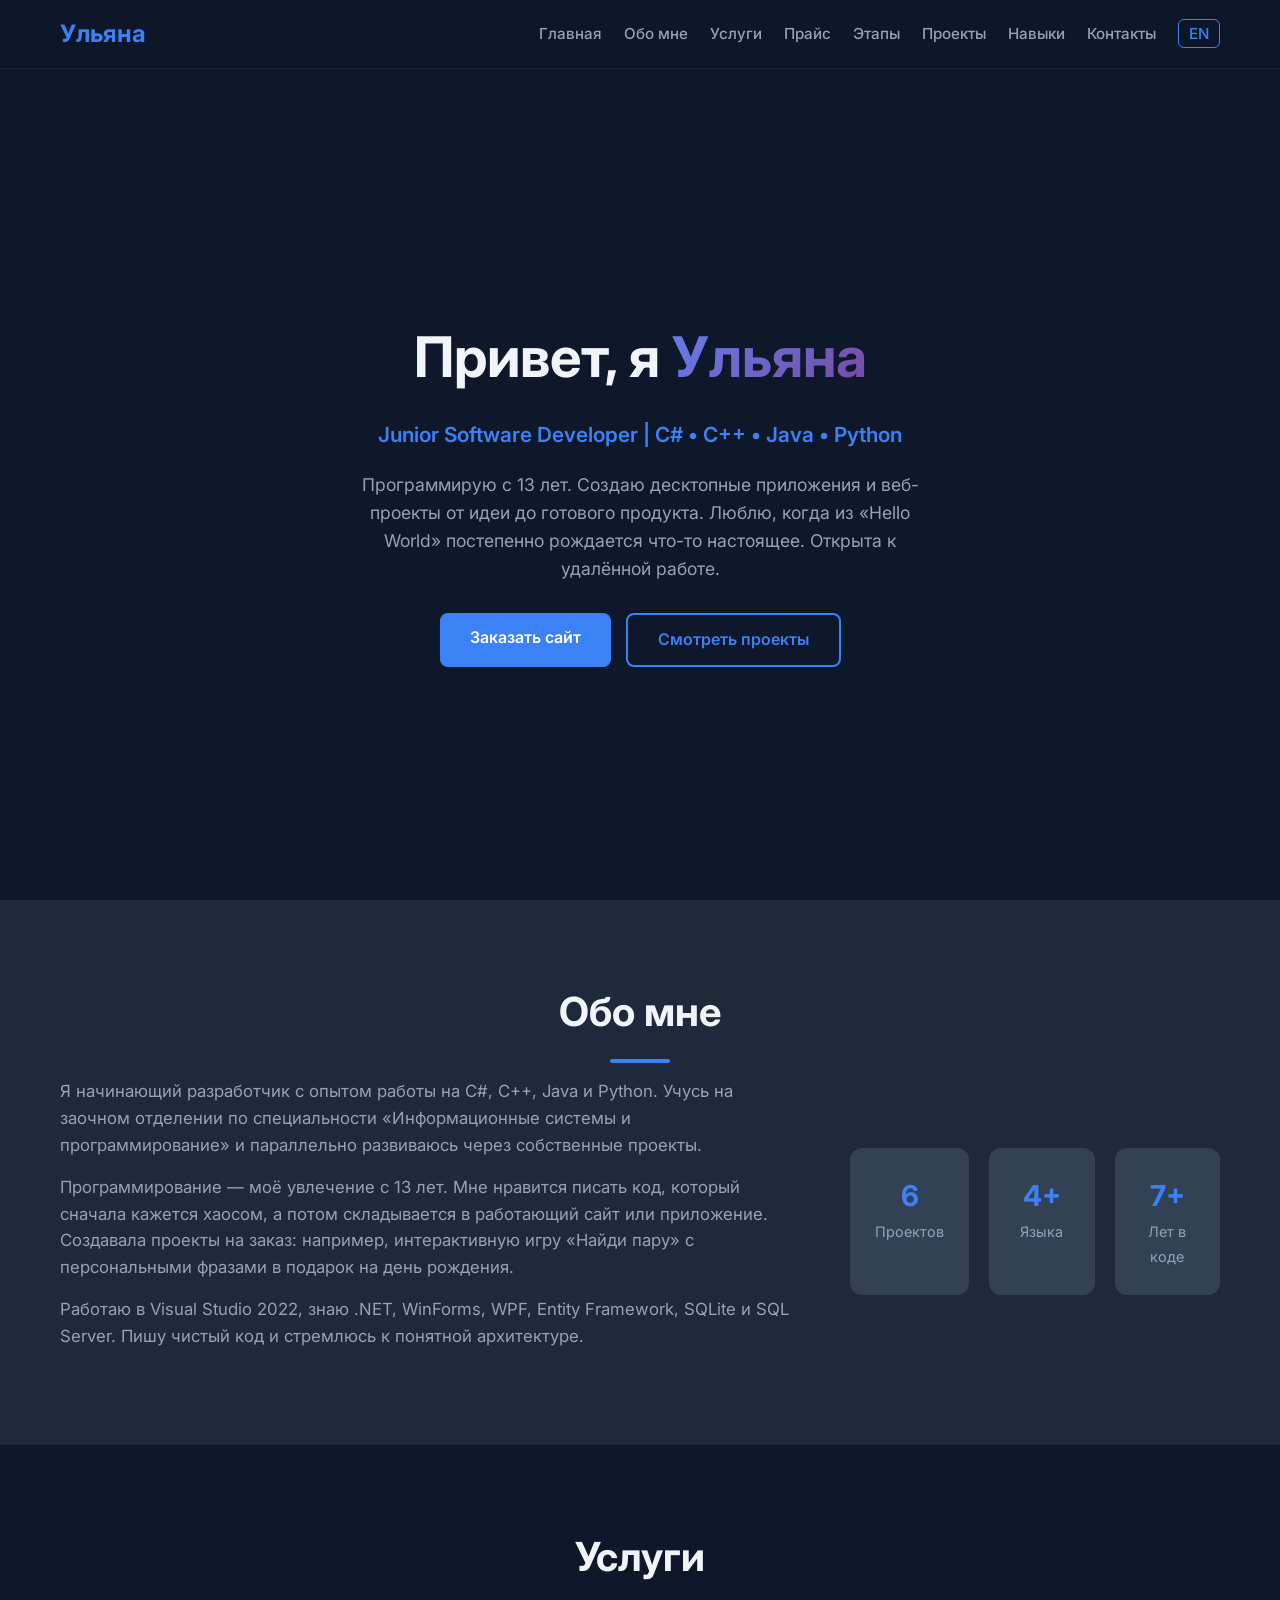
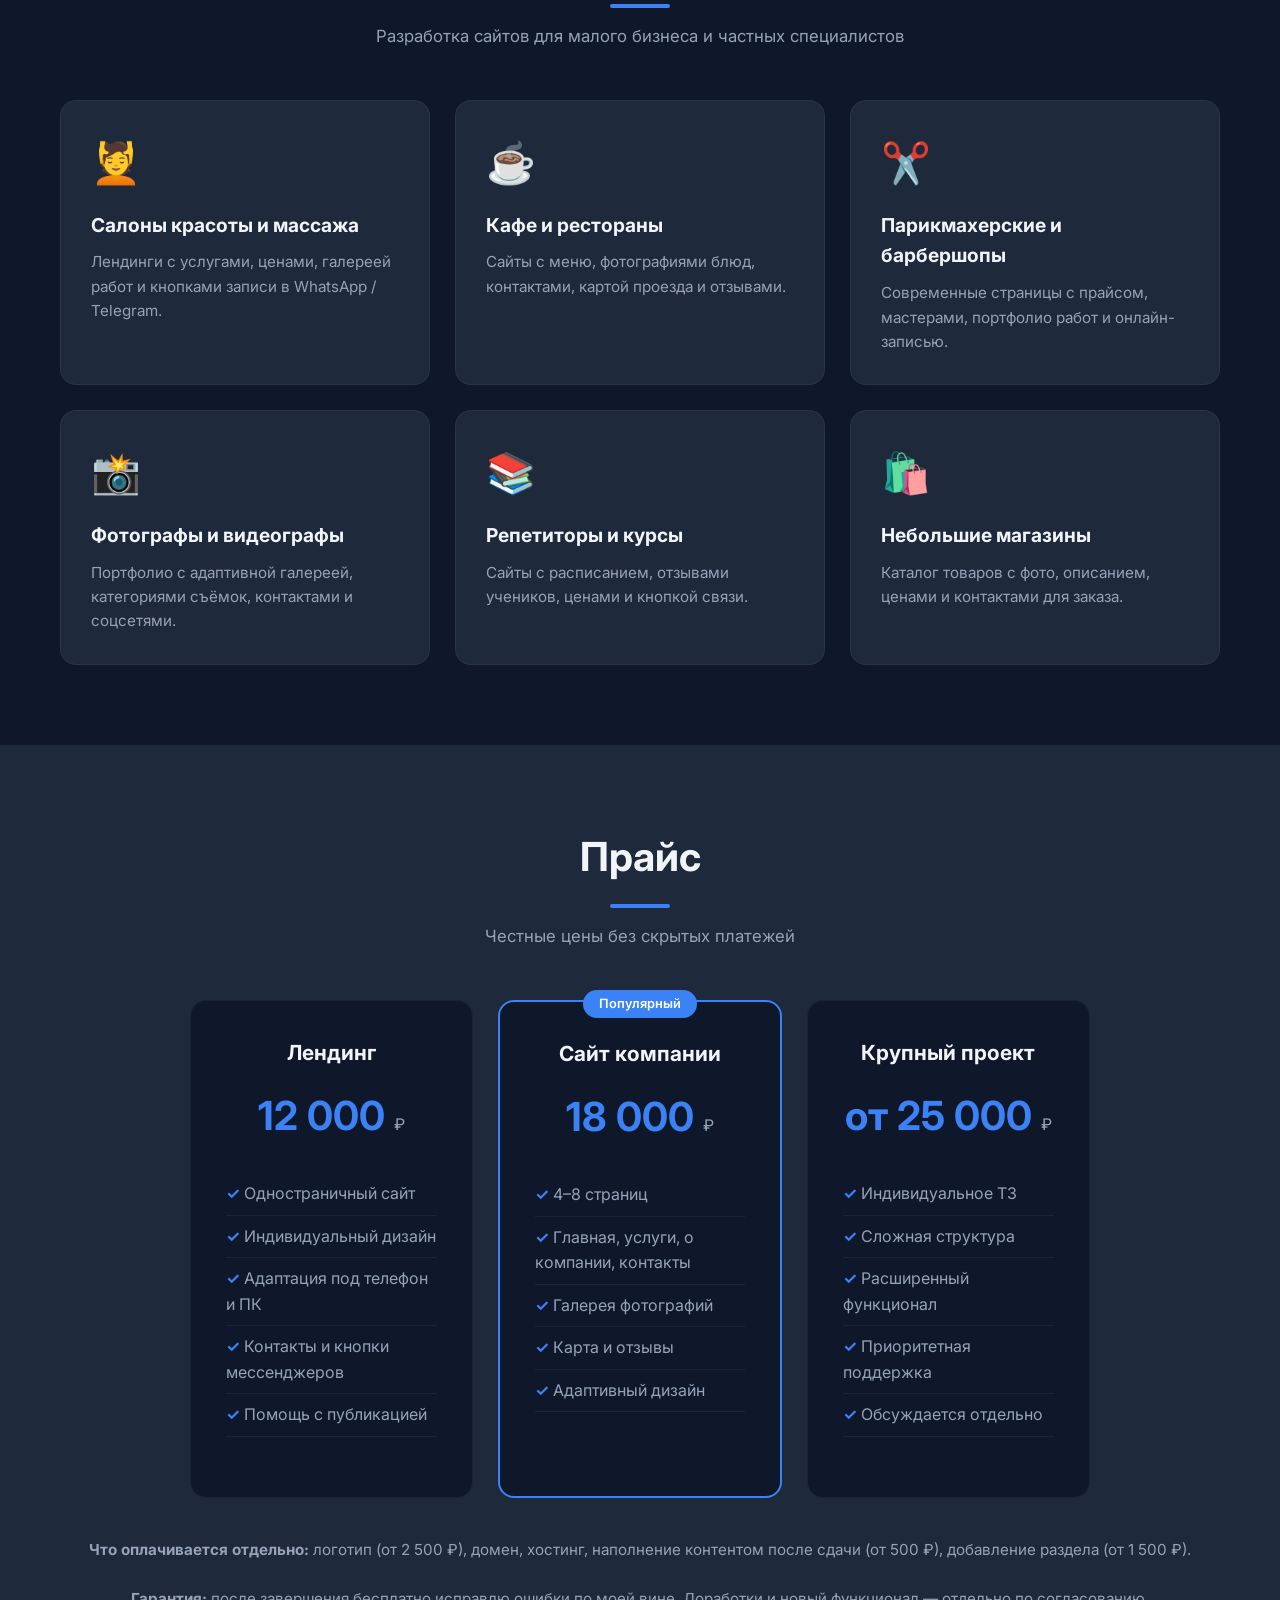
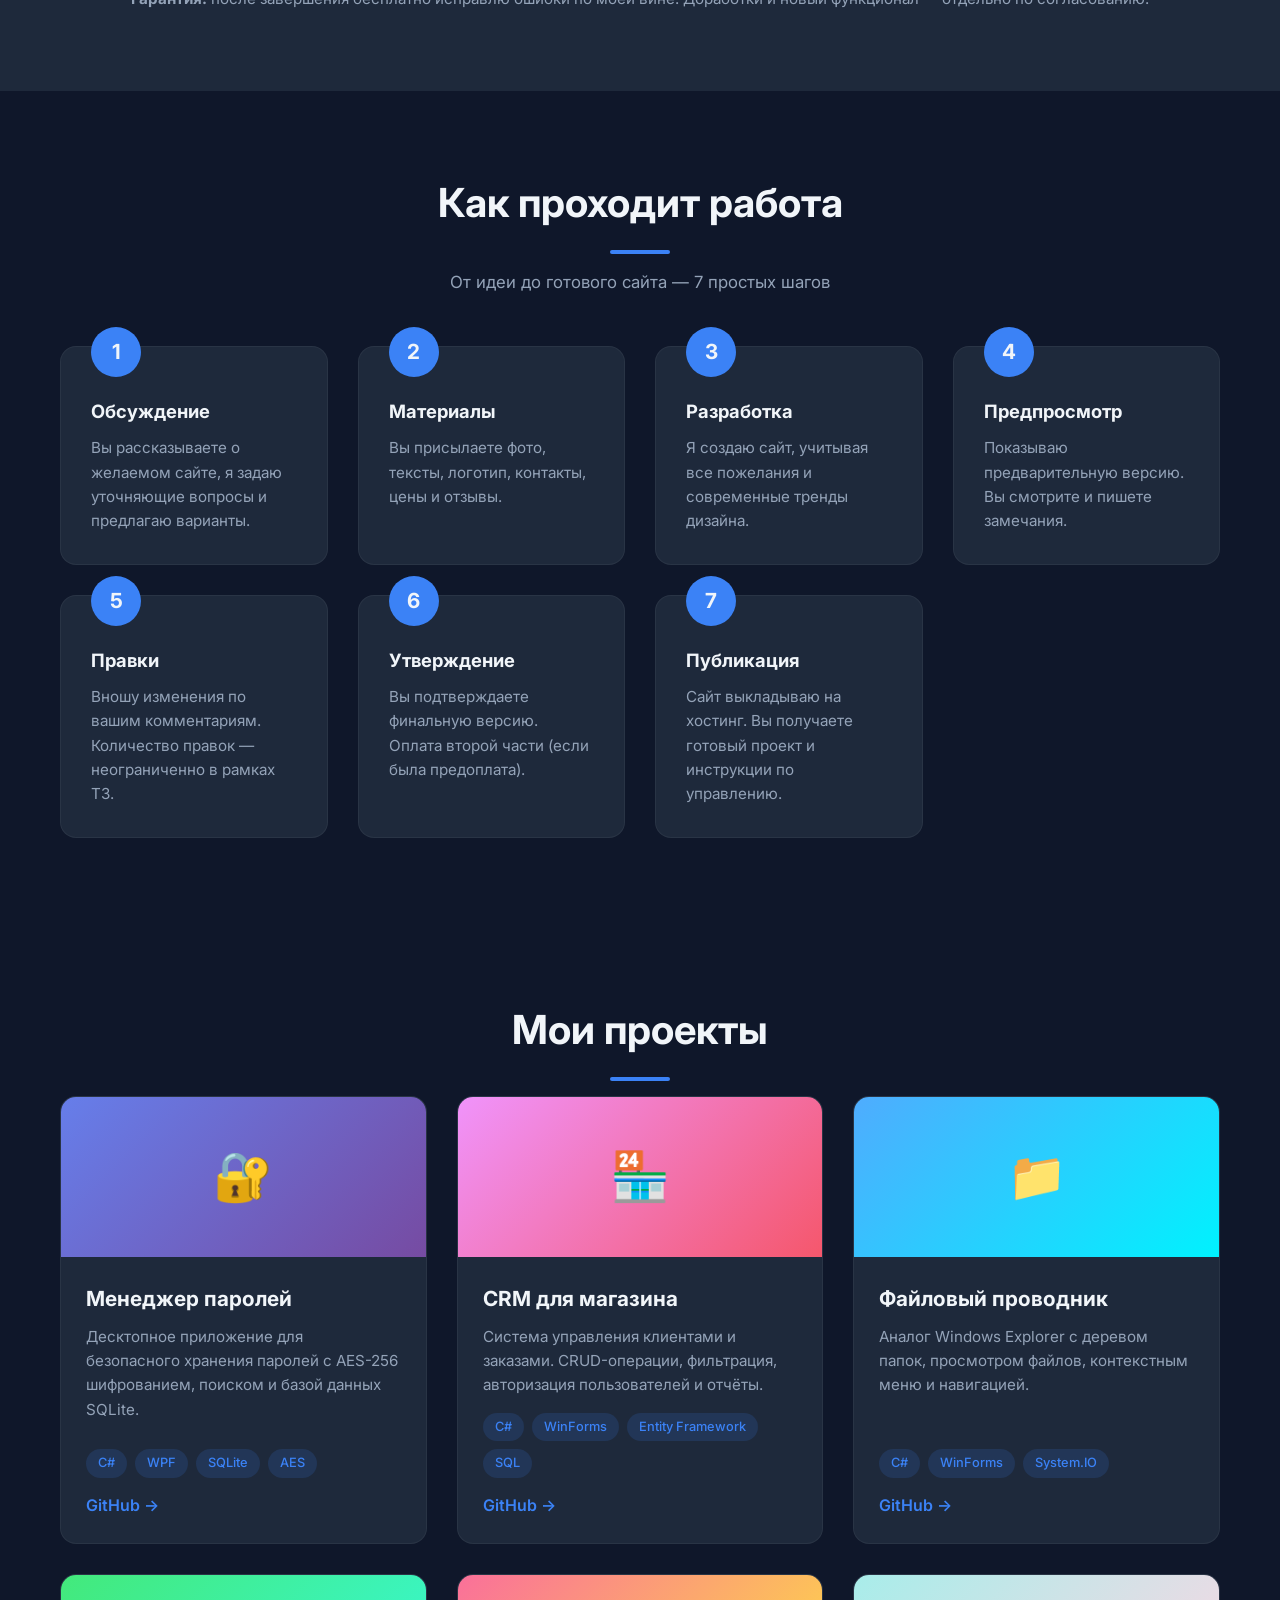
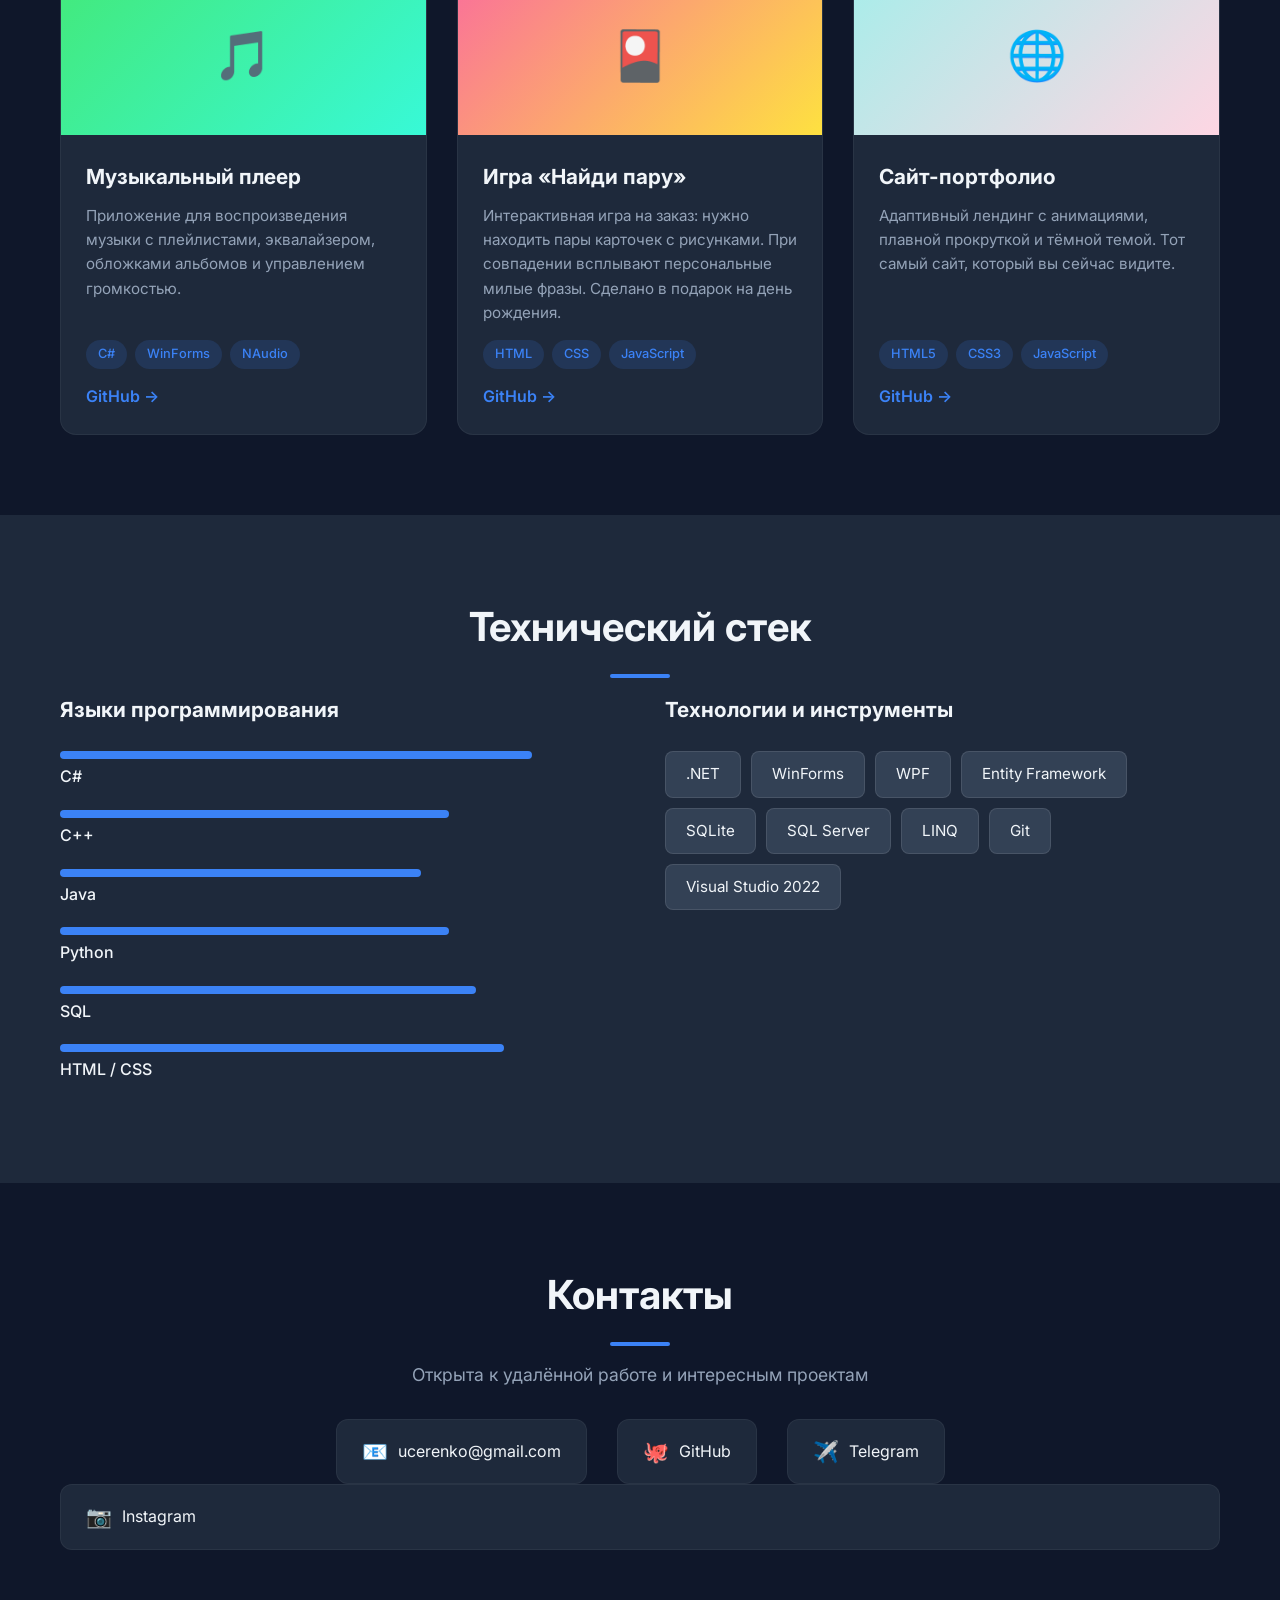
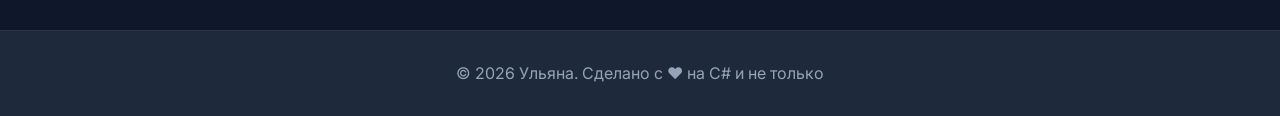
==== commit 73f4f5ad: "Update index.html" ====
--- a/index.html
+++ b/index.html
@@ -391,6 +391,10 @@
                     <span>Telegram</span>
                 </a>
             </div>
+                            <a href="https://www.instagram.com/cherenk0" target="_blank" class="contact-item">
+                    <span class="contact-icon">📷</span>
+                    <span>Instagram</span>
+                </a>
         </div>
     </section>
 
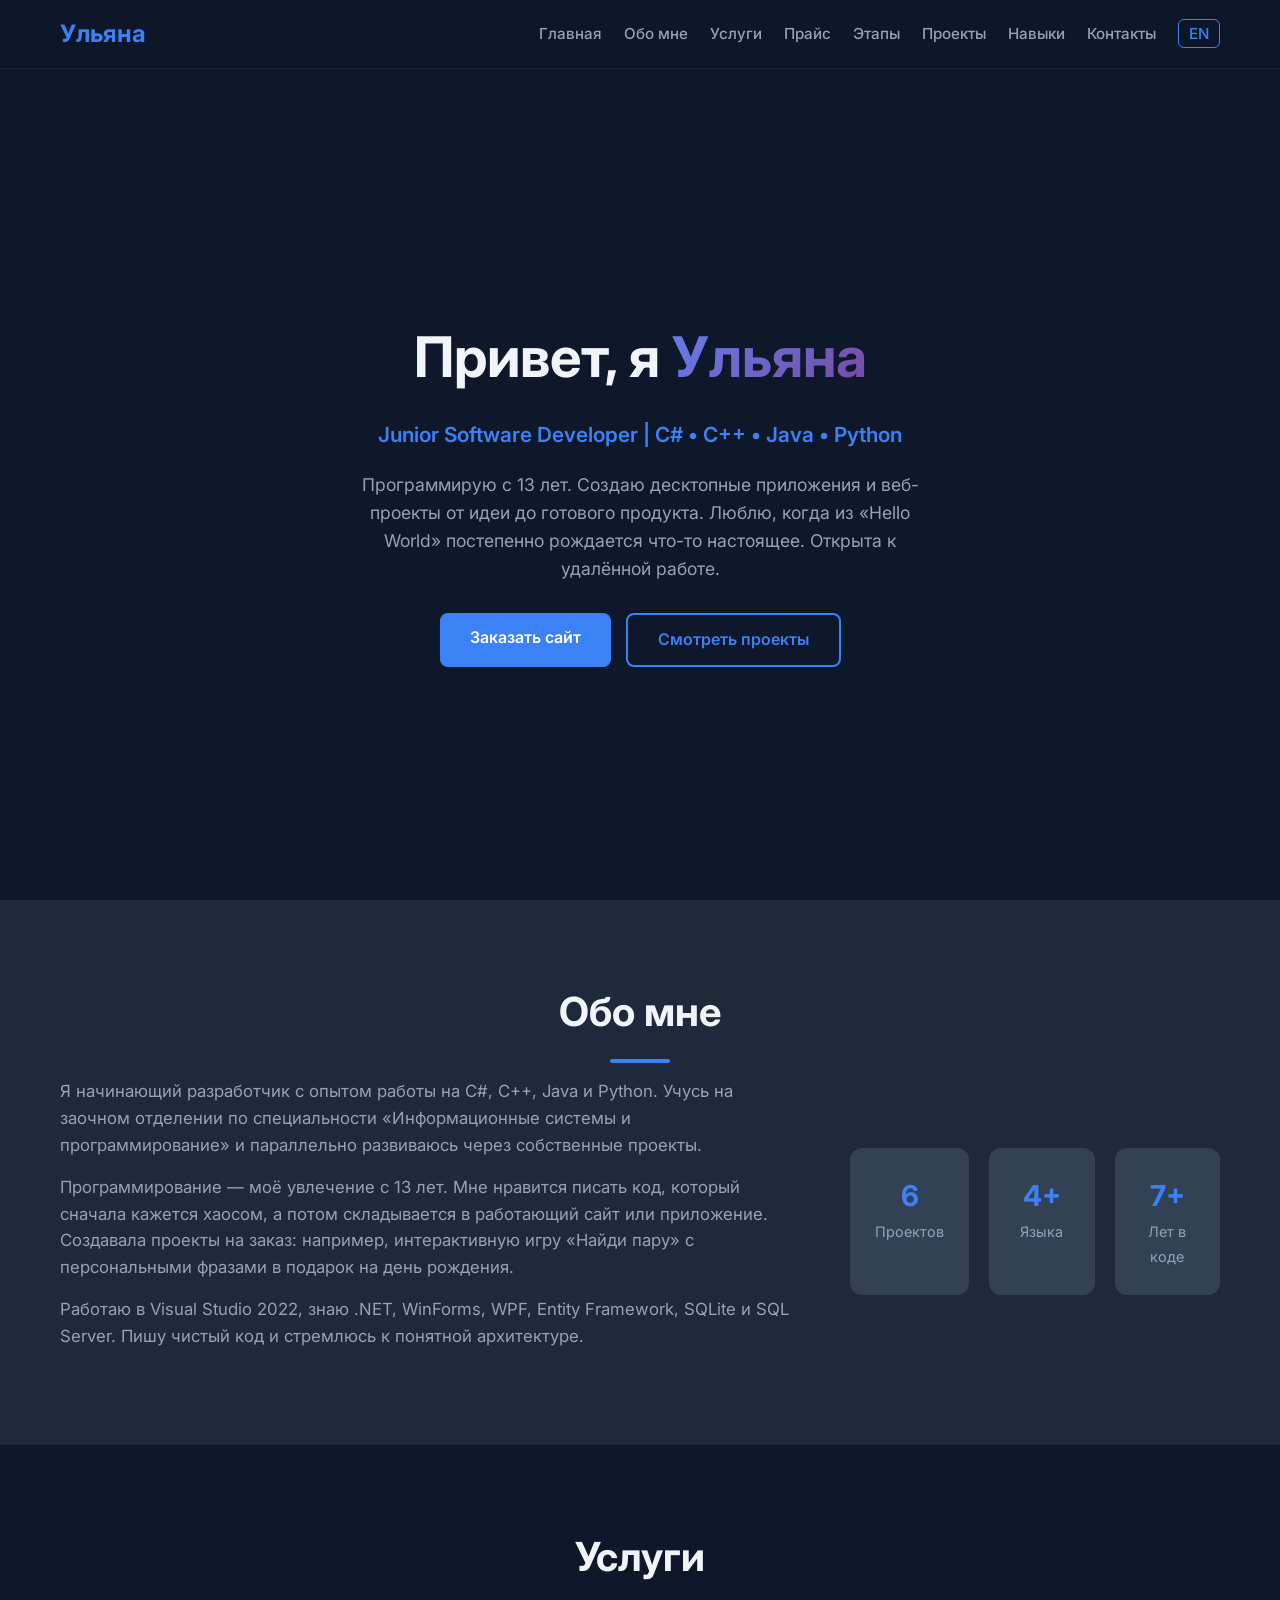
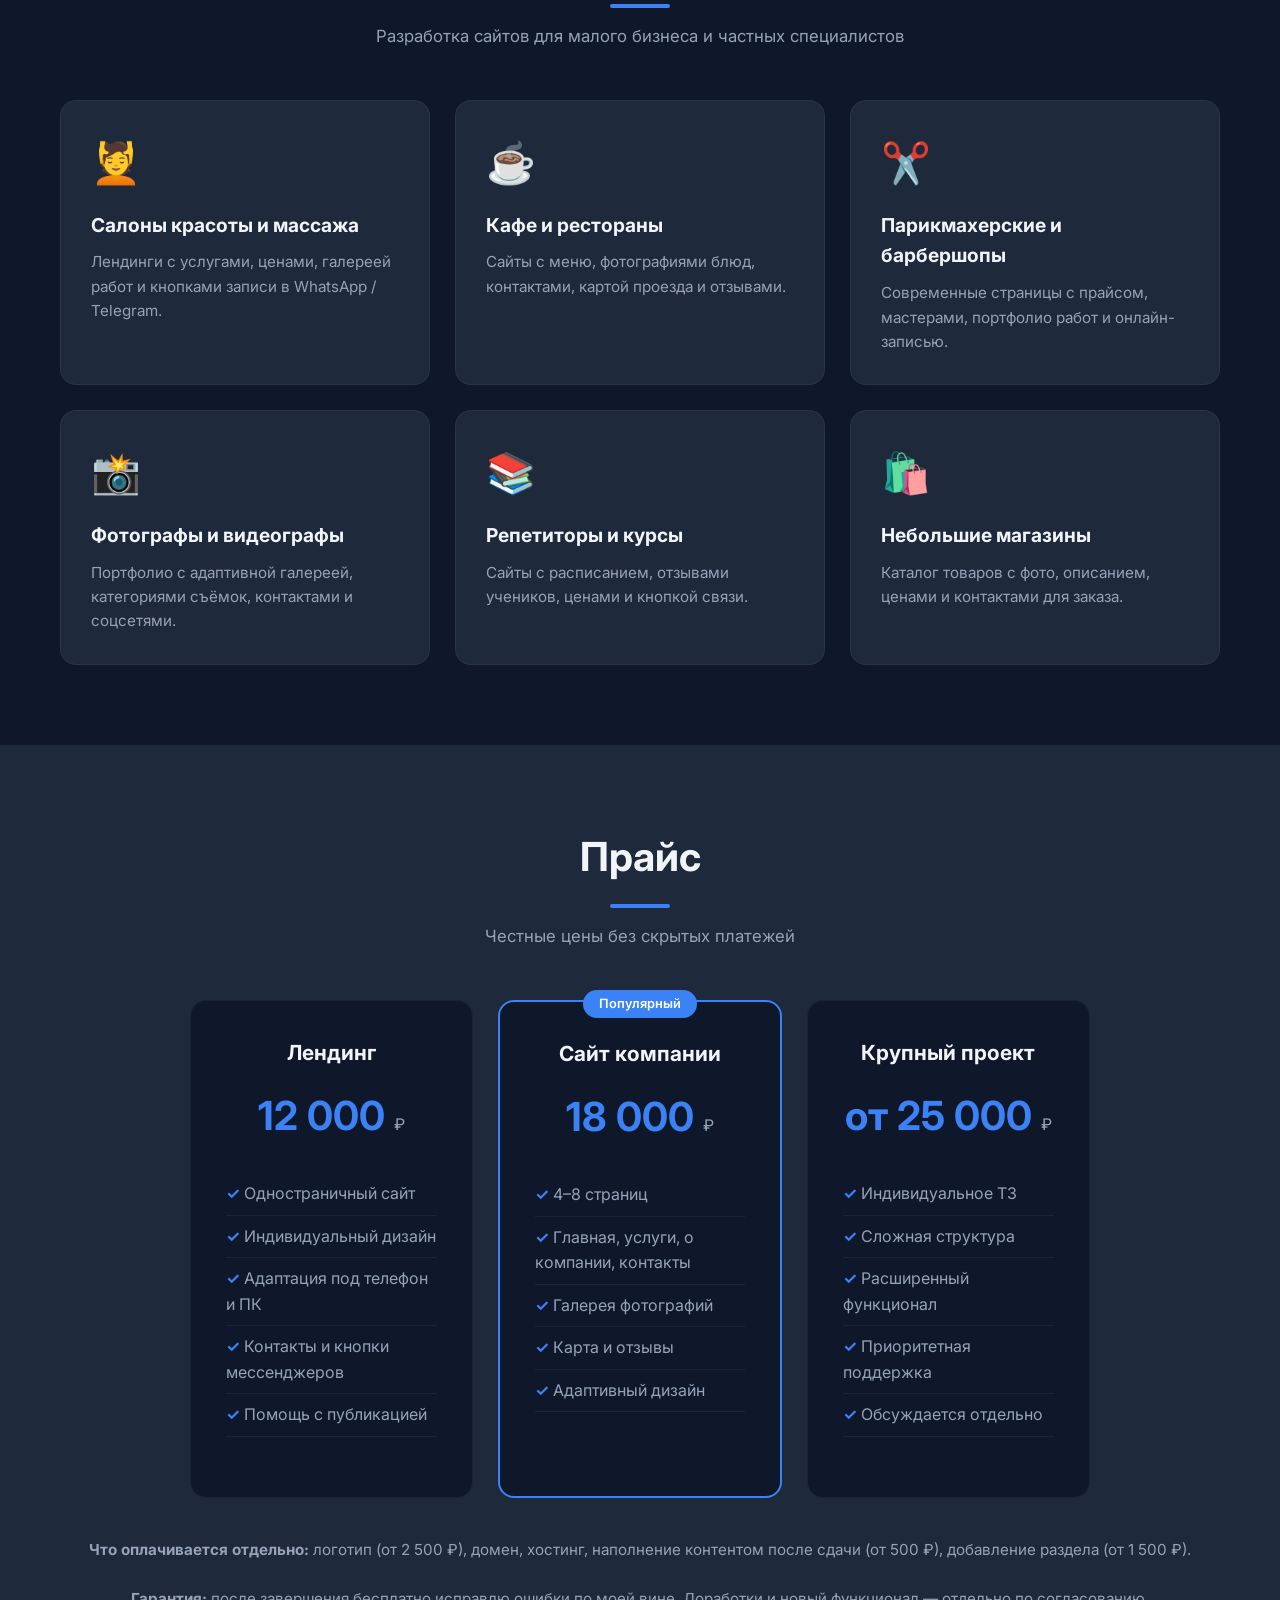
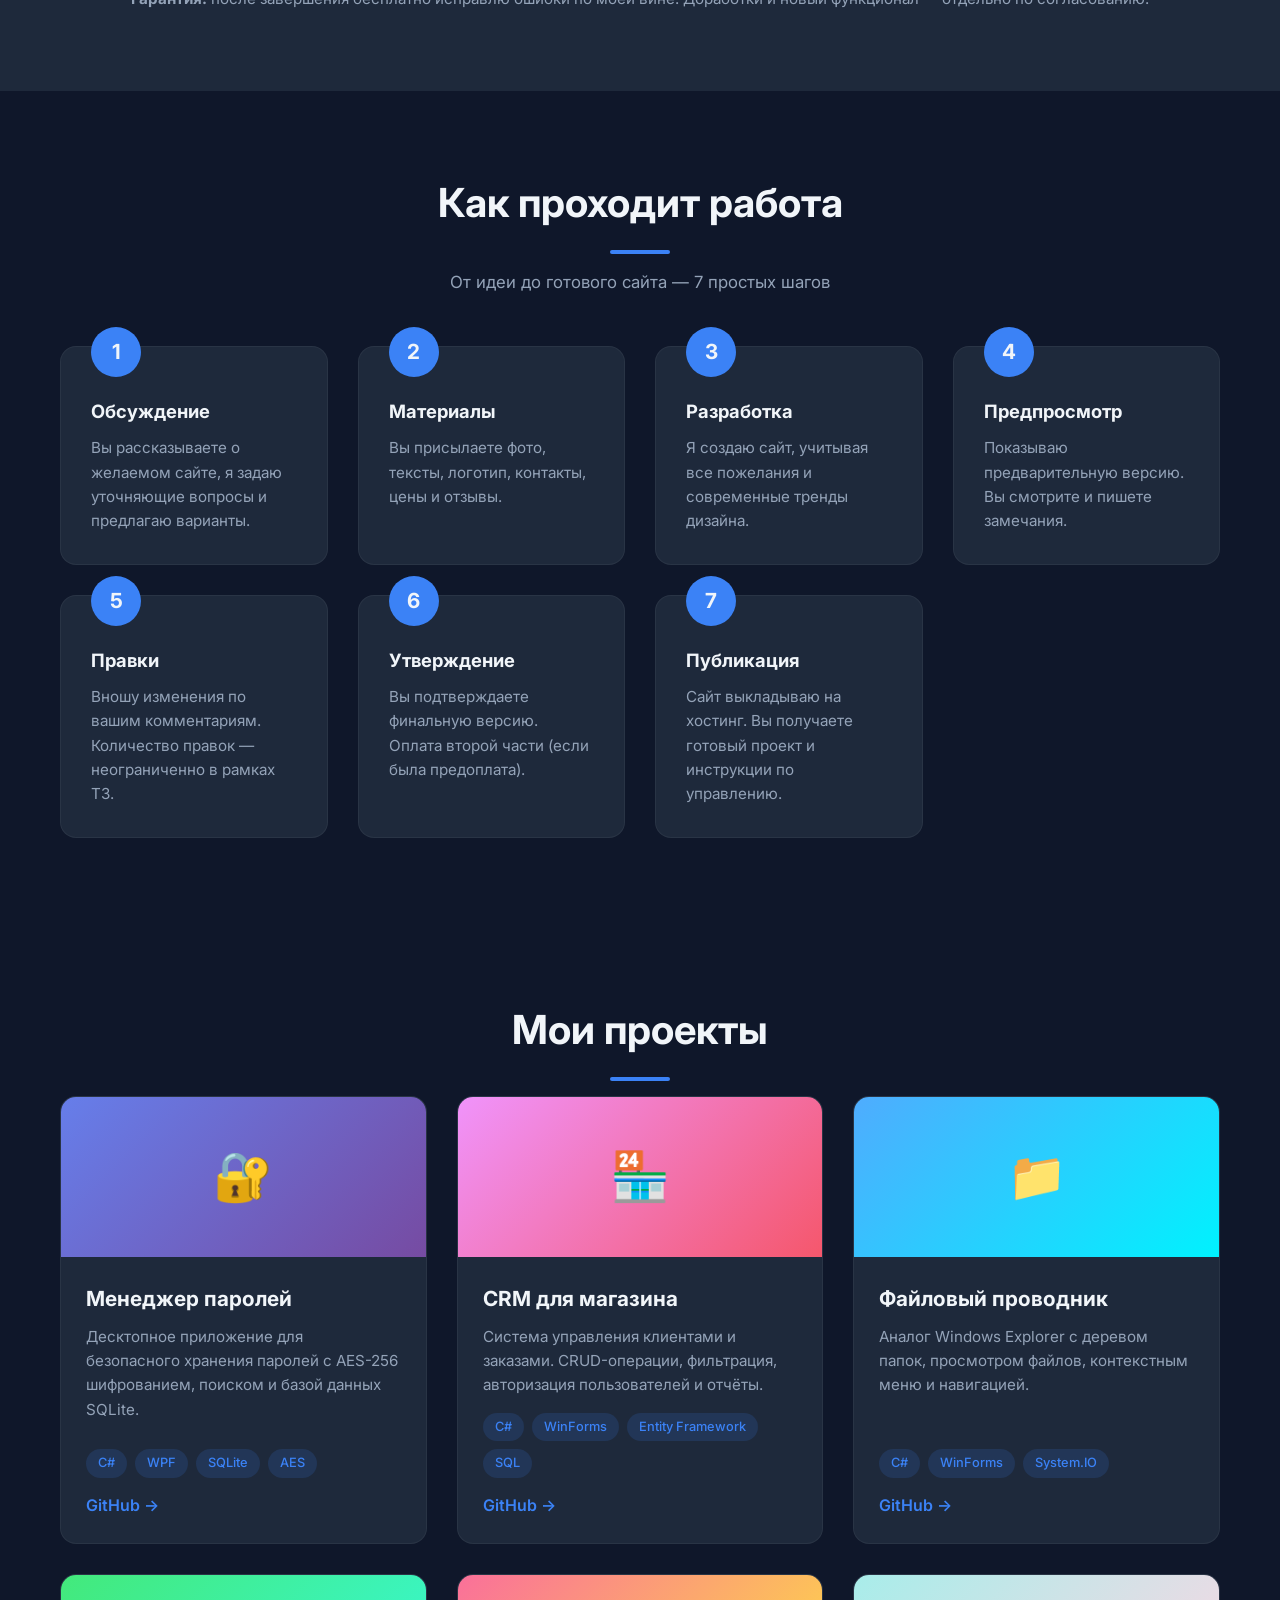
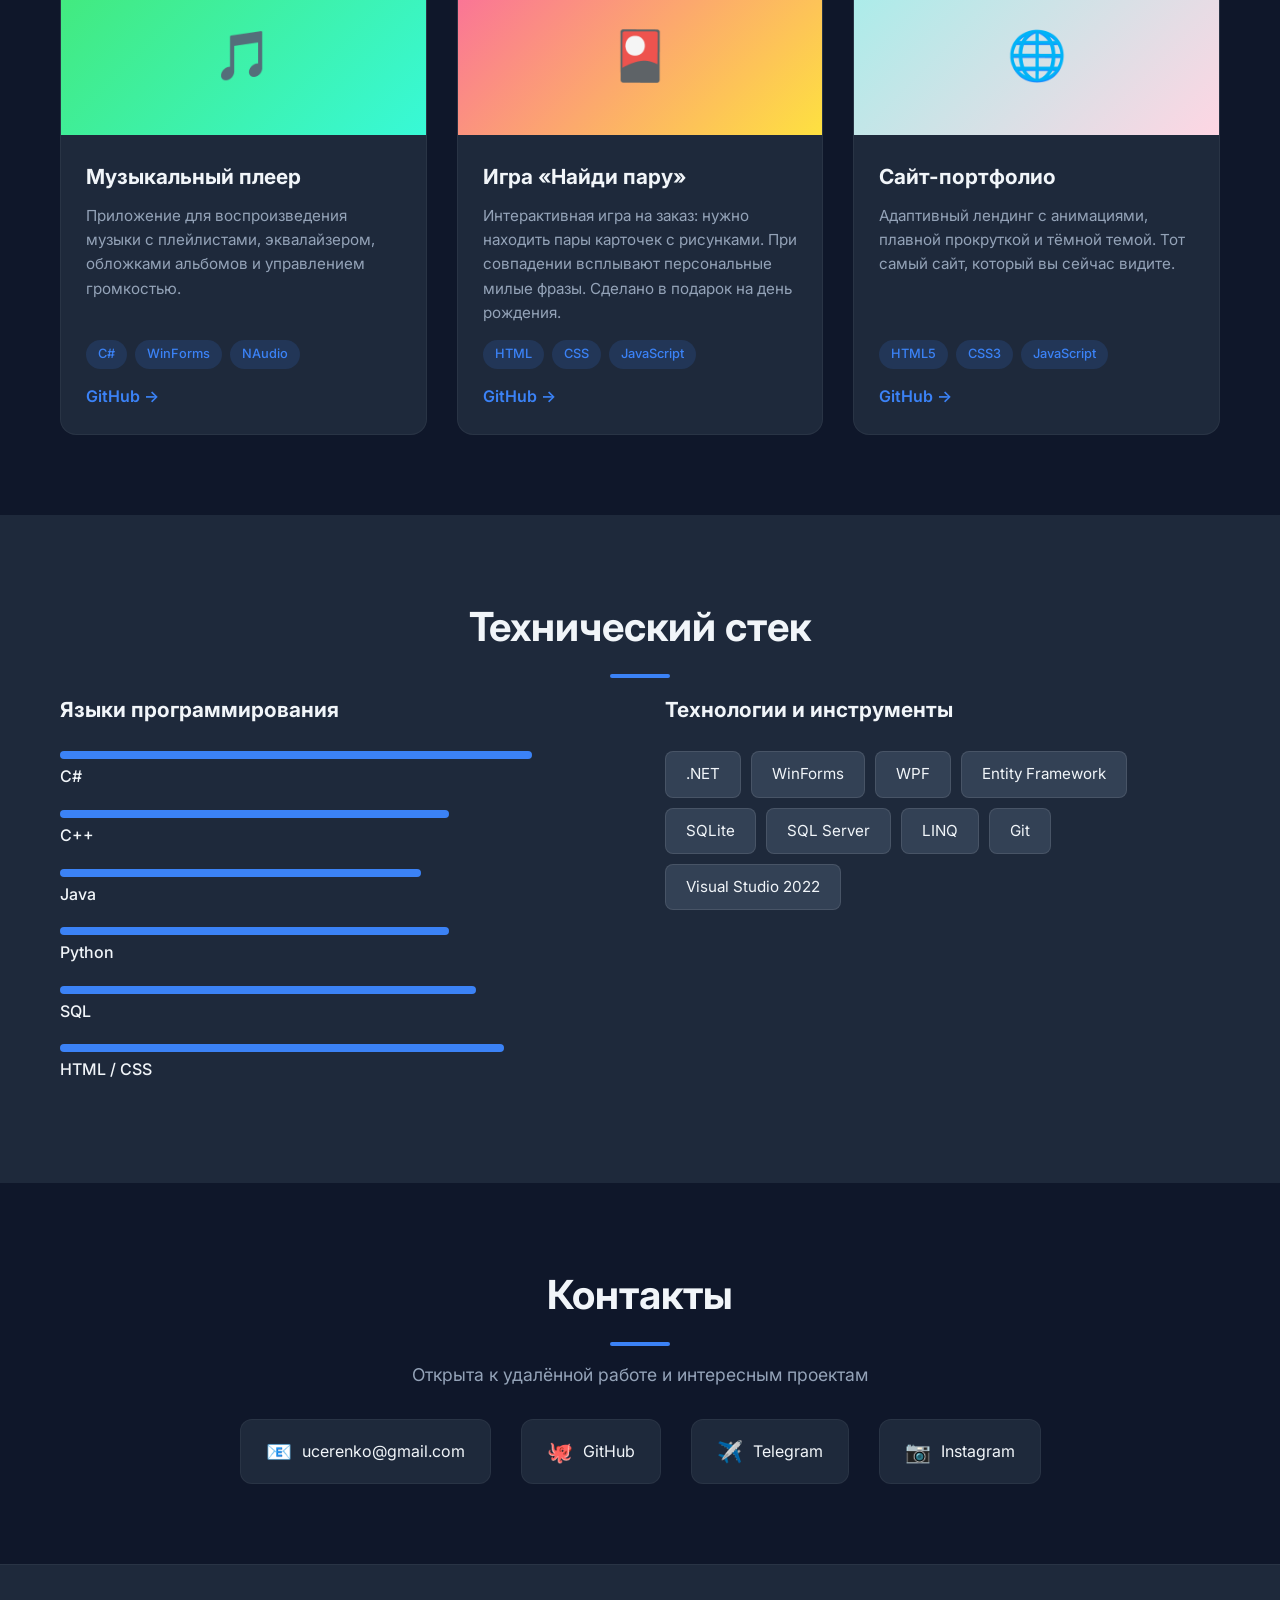
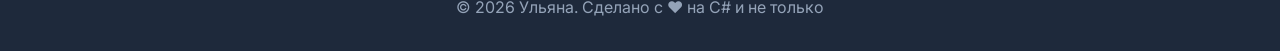
==== commit 86512fee: "Update index.html" ====
--- a/index.html
+++ b/index.html
@@ -390,11 +390,11 @@
                     <span class="contact-icon">✈️</span>
                     <span>Telegram</span>
                 </a>
-            </div>
-                            <a href="https://www.instagram.com/cherenk0" target="_blank" class="contact-item">
+                                <a href="https://www.instagram.com/cherenk0" target="_blank" class="contact-item">
                     <span class="contact-icon">📷</span>
                     <span>Instagram</span>
                 </a>
+            </div>
         </div>
     </section>
 
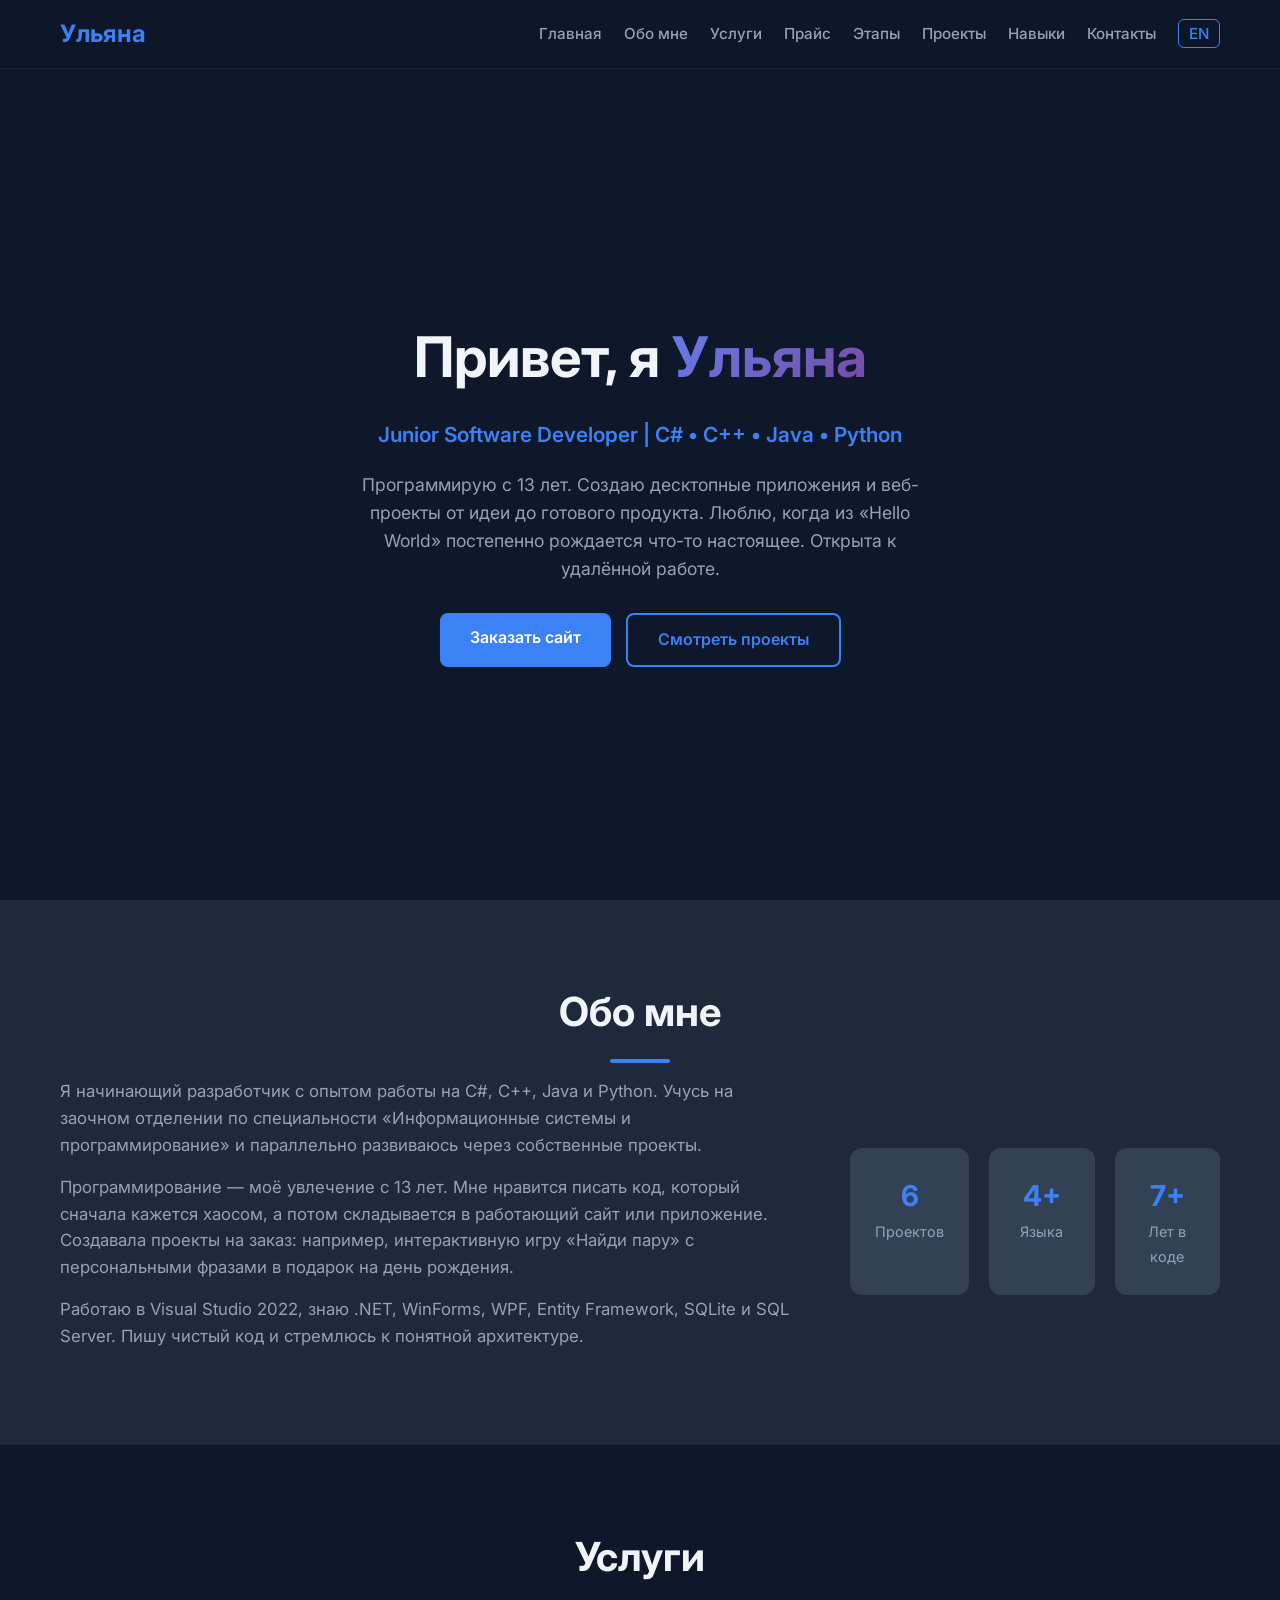
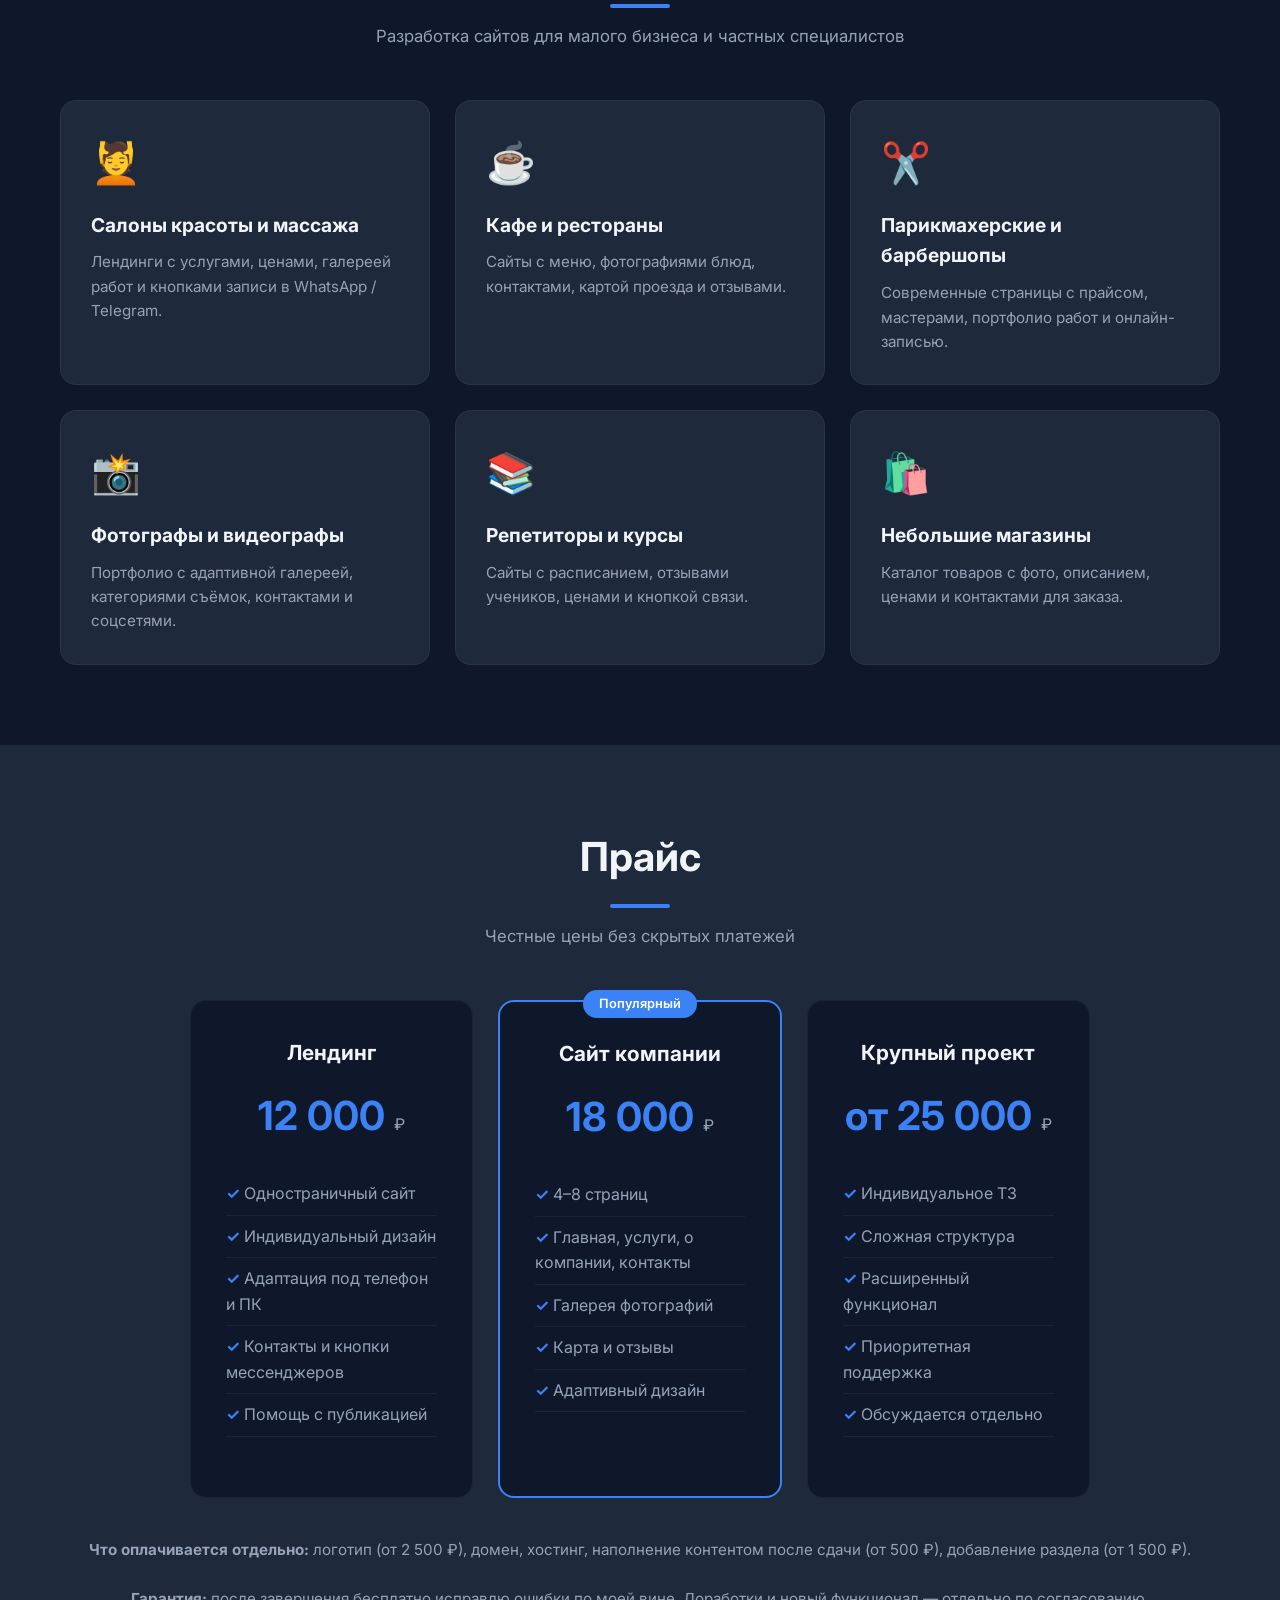
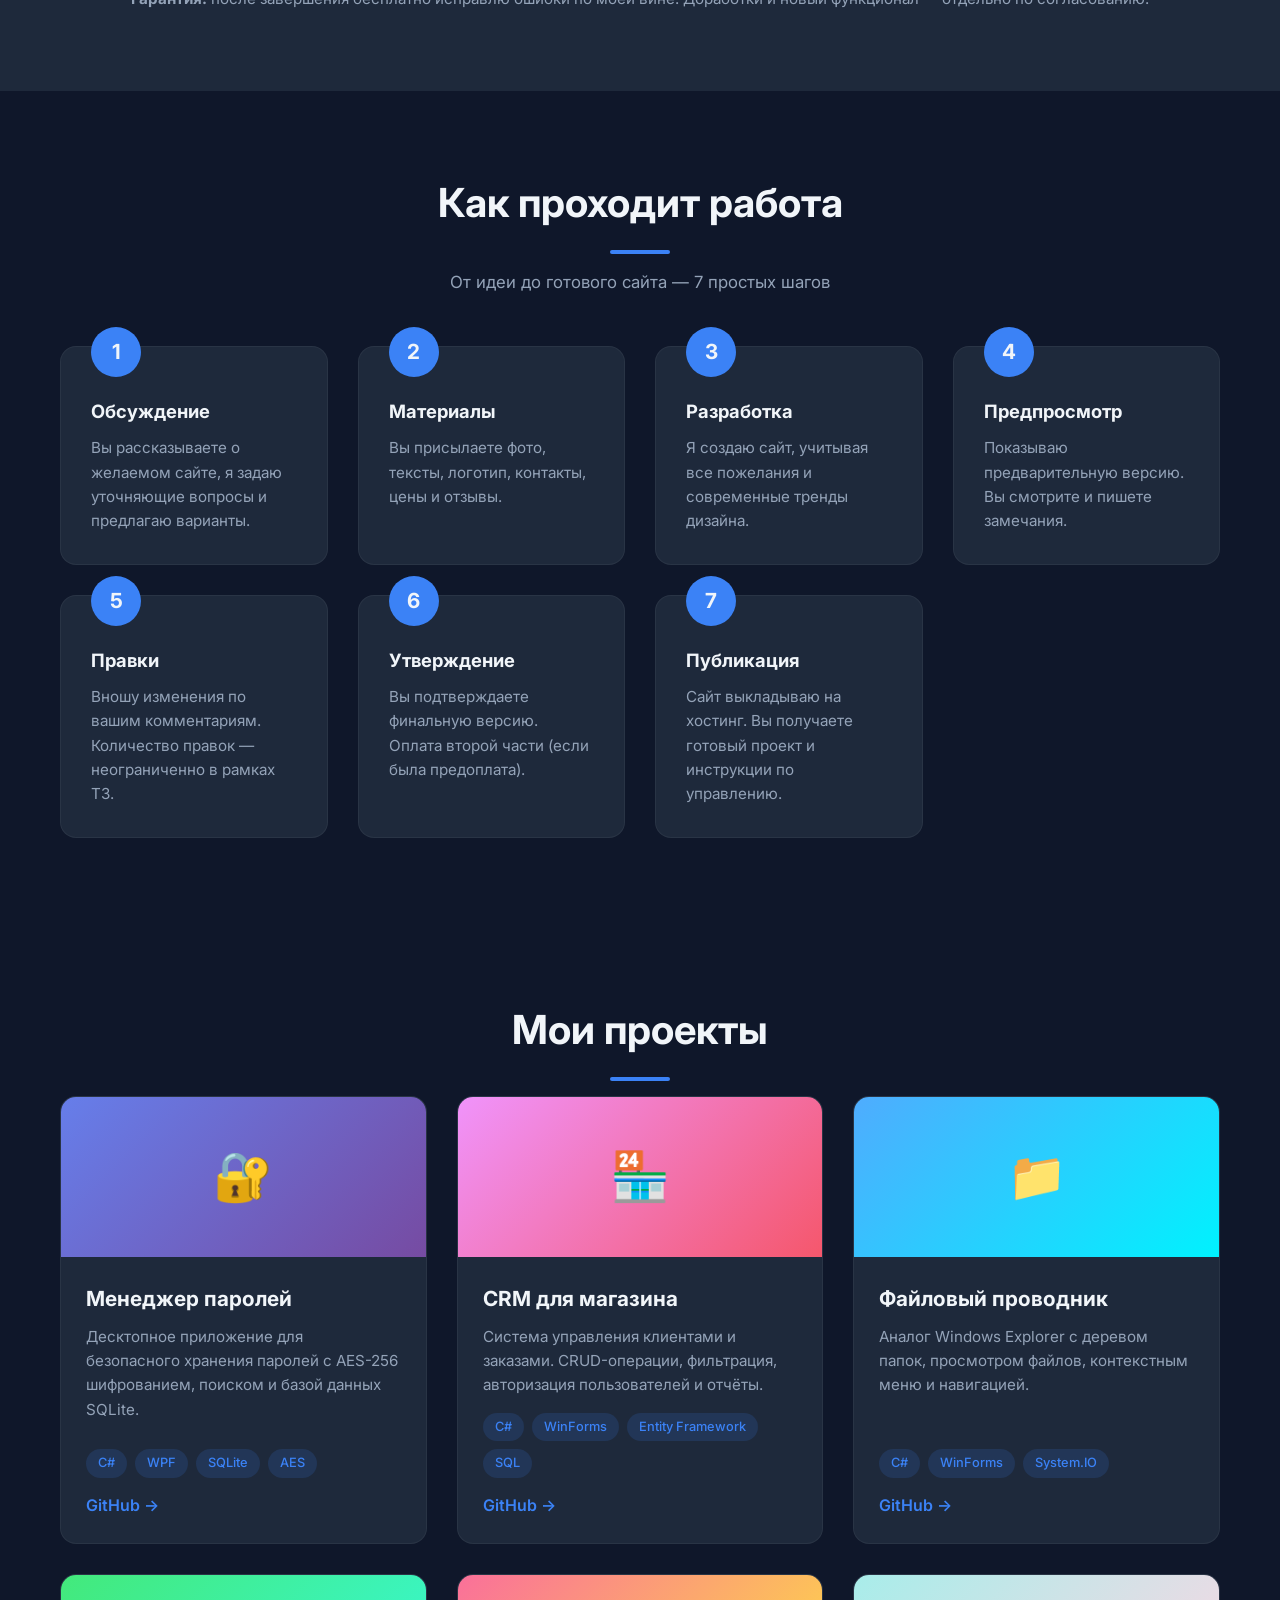
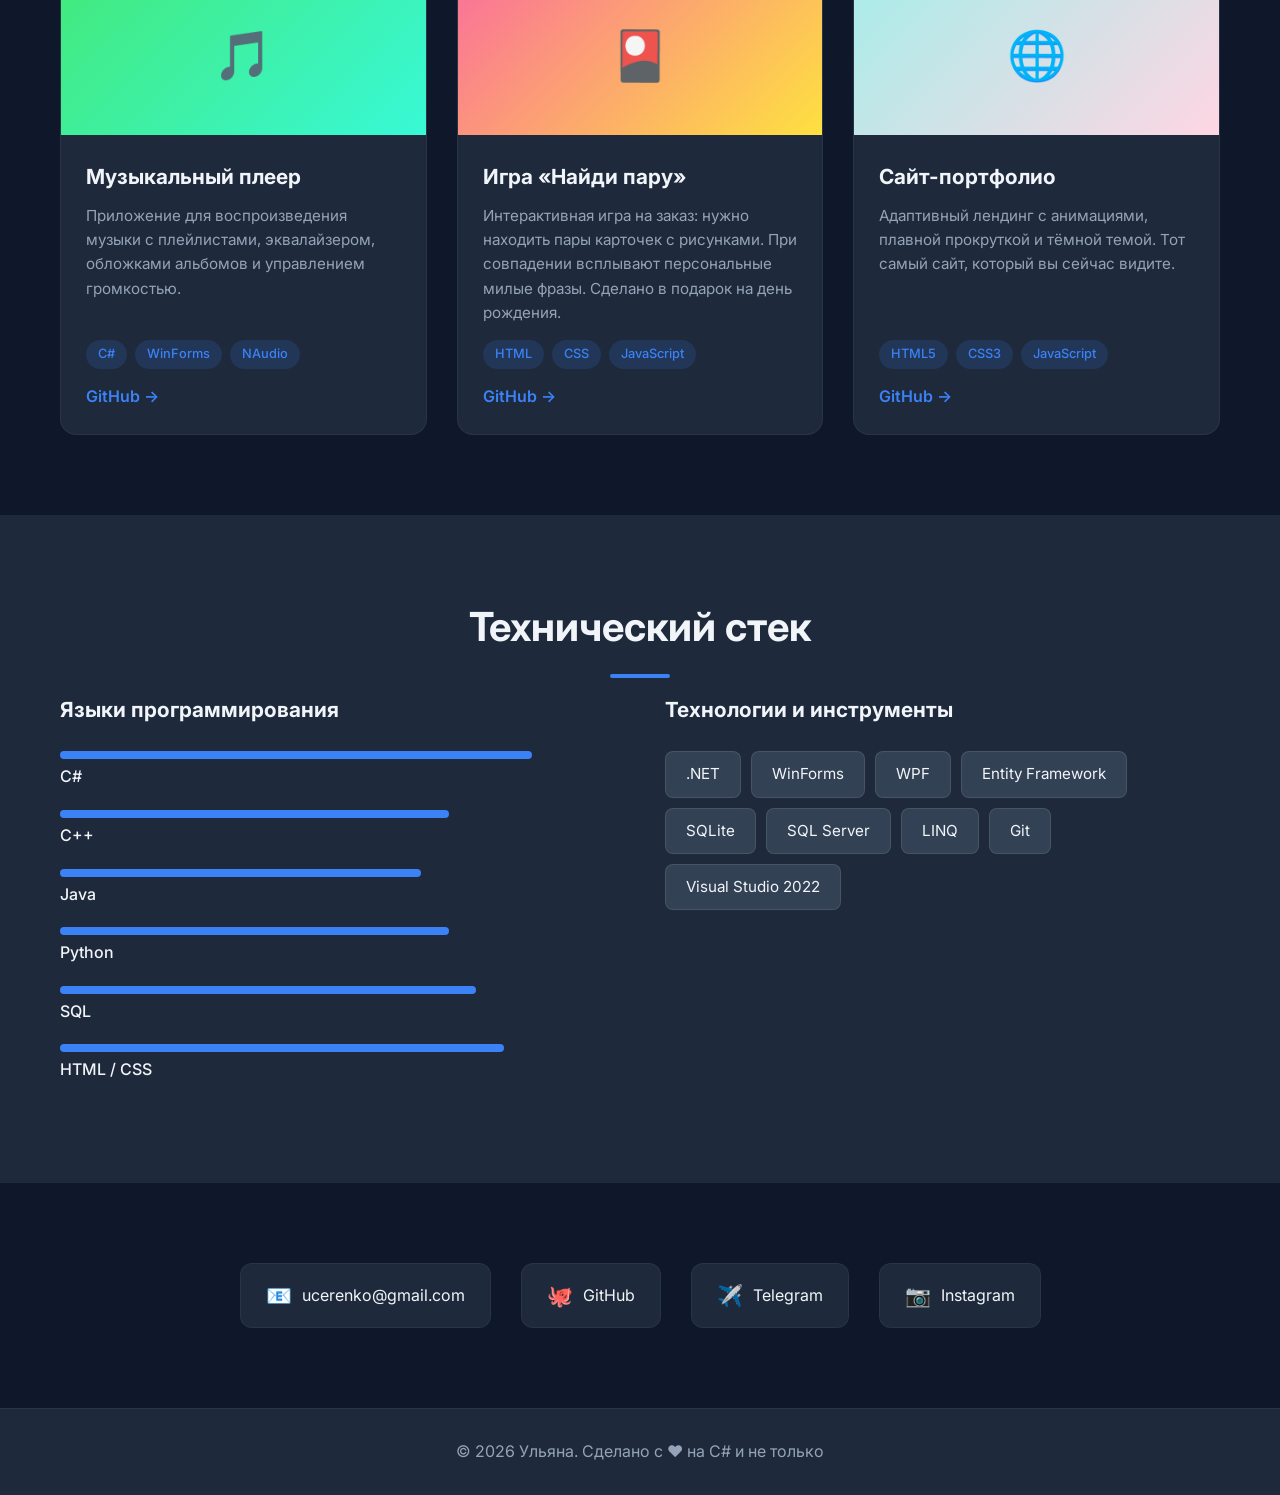
==== commit 790527e4: "Update index.html" ====
--- a/index.html
+++ b/index.html
@@ -374,10 +374,7 @@
 
     <!-- Контакты -->
     <section id="contact" class="contact">
-        <div class="container">
-            <h2 class="section-title">Контакты</h2>
-            <p class="contact-text">Открыта к удалённой работе и интересным проектам</p>
-            <div class="contact-links">
+                    <div class="contact-links">
                 <a href="mailto:ucerenko@gmail.com" class="contact-item">
                     <span class="contact-icon">📧</span>
                     <span>ucerenko@gmail.com</span>
@@ -390,7 +387,7 @@
                     <span class="contact-icon">✈️</span>
                     <span>Telegram</span>
                 </a>
-                                <a href="https://www.instagram.com/cherenk0" target="_blank" class="contact-item">
+                <a href="https://www.instagram.com/cherenk0" target="_blank" class="contact-item">
                     <span class="contact-icon">📷</span>
                     <span>Instagram</span>
                 </a>
